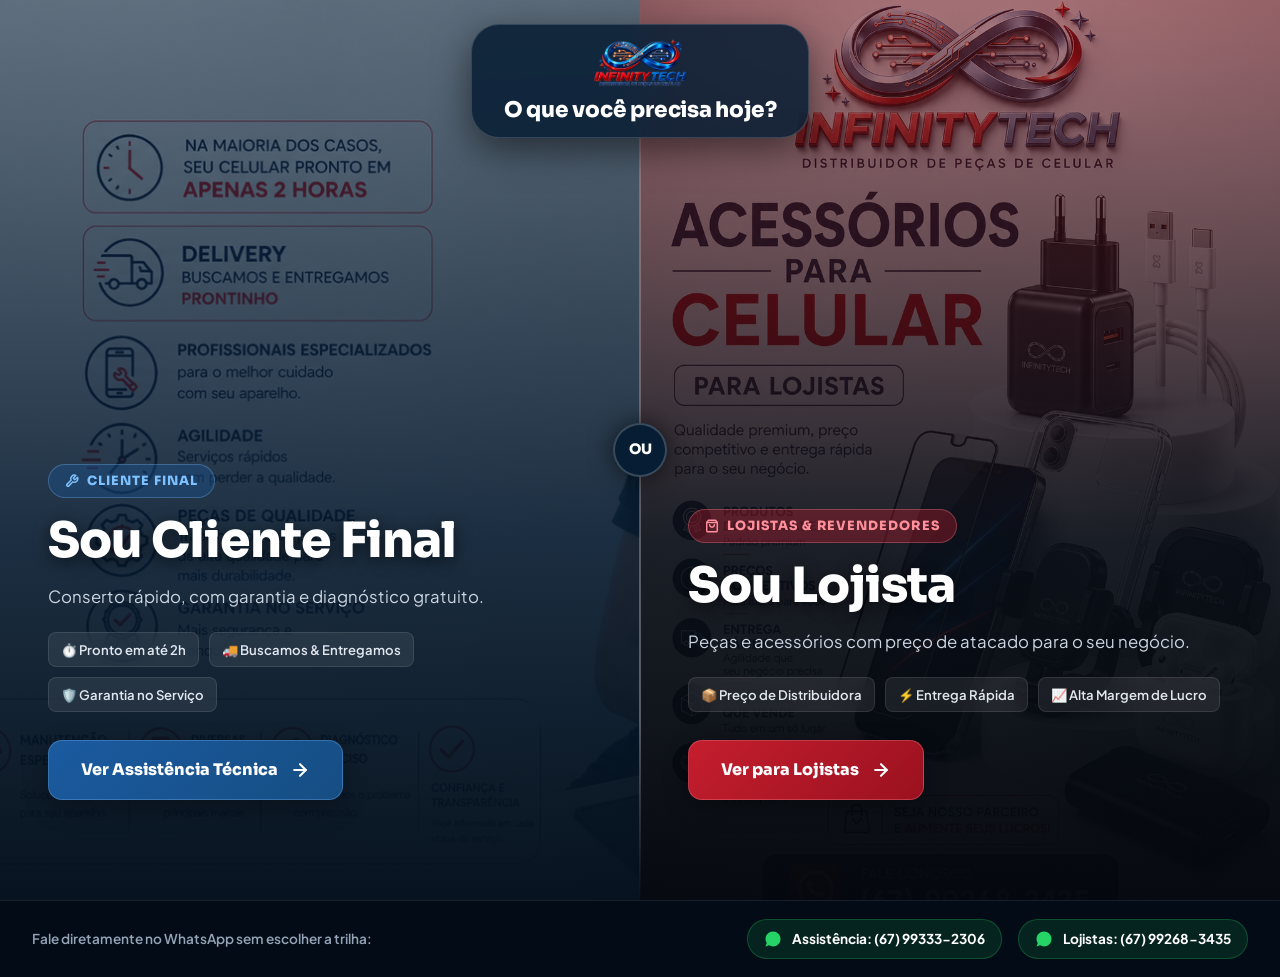
==== index.html @ 8e567f95 "feat: adiciona nova logo.png e atualiza todas as referencias no site" ====
<!DOCTYPE html>
<html lang="pt-BR">
<head>
  <meta charset="UTF-8" />
  <meta name="viewport" content="width=device-width, initial-scale=1.0" />
  <title>InfinityTech | Distribuidor de Peças de Celular & Assistência Técnica</title>
  <meta name="description" content="Assistência técnica especializada para smartphones (Apple, Samsung, Xiaomi, Motorola, Realme) com diagnóstico gratuito, garantia e delivery. Também distribuímos peças e acessórios para lojistas." />
  
  <!-- Open Graph / SEO -->
  <meta property="og:type" content="website" />
  <meta property="og:title" content="InfinityTech | Distribuidor de Peças de Celular & Assistência Técnica" />
  <meta property="og:description" content="Assistência técnica especializada para smartphones (Apple, Samsung, Xiaomi, Motorola, Realme) com diagnóstico gratuito, garantia e delivery. Também distribuímos peças e acessórios para lojistas." />
  <meta property="og:image" content="img/logo.png" />
  
  <!-- Favicon -->
  <link rel="icon" type="image/png" href="img/logo.png" />
  
  <!-- Google Fonts -->
  <link rel="preconnect" href="https://fonts.googleapis.com" />
  <link rel="preconnect" href="https://fonts.gstatic.com" crossorigin />
  <link href="https://fonts.googleapis.com/css2?family=Plus+Jakarta+Sans:wght@400;500;600;700;800&family=Sora:wght@400;600;700;800&display=swap" rel="stylesheet" />
  
  <!-- CSS -->
  <link rel="stylesheet" href="css/main.css" />
  <link rel="stylesheet" href="css/portal.css" />
</head>
<body class="portal-body">

  <!-- Header Central do Portal -->
  <header class="portal-header">
    <div class="portal-brand">
      <img src="img/logo.png" alt="InfinityTech Distribuidor de Peças de Celular" />
      <h1 class="portal-main-title">O que você precisa hoje?</h1>
    </div>
  </header>

  <!-- Container Split Screen -->
  <main class="split-wrapper">
    
    <!-- METADE ESQUERDA: SOU CLIENTE FINAL -->
    <a href="assistencia-tecnica.html" class="split-panel split-b2c" id="panel-b2c" aria-label="Sou Cliente Final — Ver Assistência Técnica">
      <div class="split-bg" style="background-image: url('img/1584E782-EF9F-4393-B773-A3A333E2E89A.PNG');"></div>
      <div class="split-overlay"></div>
      
      <div class="split-content">
        <span class="split-badge">
          <svg width="14" height="14" viewBox="0 0 24 24" fill="none" stroke="currentColor" stroke-width="2.5" stroke-linecap="round" stroke-linejoin="round"><path d="M14.7 6.3a1 1 0 0 0 0 1.4l1.6 1.6a1 1 0 0 0 1.4 0l3.77-3.77a6 6 0 0 1-7.94 7.94l-6.91 6.91a2.12 2.12 0 0 1-3-3l6.91-6.91a6 6 0 0 1 7.94-7.94l-3.76 3.76z"/></svg>
          Cliente Final
        </span>
        
        <h2 class="split-title">Sou Cliente Final</h2>
        
        <p class="split-desc">
          Conserto rápido, com garantia e diagnóstico gratuito.
        </p>
        
        <div class="split-highlights">
          <span class="split-pill">⏱️ Pronto em até 2h</span>
          <span class="split-pill">🚚 Buscamos & Entregamos</span>
          <span class="split-pill">🛡️ Garantia no Serviço</span>
        </div>
        
        <div class="split-cta-btn">
          Ver Assistência Técnica
          <svg width="20" height="20" viewBox="0 0 24 24" fill="none" stroke="currentColor" stroke-width="2.5" stroke-linecap="round" stroke-linejoin="round"><line x1="5" y1="12" x2="19" y2="12"></line><polyline points="12 5 19 12 12 19"></polyline></svg>
        </div>
      </div>
    </a>

    <!-- Divisor Central -->
    <div class="split-divider"></div>
    <div class="split-center-badge">OU</div>

    <!-- METADE DIREITA: SOU LOJISTA -->
    <a href="lojistas.html" class="split-panel split-b2b" id="panel-b2b" aria-label="Sou Lojista — Ver para Lojistas">
      <div class="split-bg" style="background-image: url('img/74039C55-0831-45AA-883F-2694C43E98B1.PNG');"></div>
      <div class="split-overlay"></div>
      
      <div class="split-content">
        <span class="split-badge">
          <svg width="14" height="14" viewBox="0 0 24 24" fill="none" stroke="currentColor" stroke-width="2.5" stroke-linecap="round" stroke-linejoin="round"><path d="M6 2L3 6v14a2 2 0 0 0 2 2h14a2 2 0 0 0 2-2V6l-3-4z"></path><line x1="3" y1="6" x2="21" y2="6"></line><path d="M16 10a4 4 0 0 1-8 0"></path></svg>
          Lojistas & Revendedores
        </span>
        
        <h2 class="split-title">Sou Lojista</h2>
        
        <p class="split-desc">
          Peças e acessórios com preço de atacado para o seu negócio.
        </p>
        
        <div class="split-highlights">
          <span class="split-pill">📦 Preço de Distribuidora</span>
          <span class="split-pill">⚡ Entrega Rápida</span>
          <span class="split-pill">📈 Alta Margem de Lucro</span>
        </div>
        
        <div class="split-cta-btn">
          Ver para Lojistas
          <svg width="20" height="20" viewBox="0 0 24 24" fill="none" stroke="currentColor" stroke-width="2.5" stroke-linecap="round" stroke-linejoin="round"><line x1="5" y1="12" x2="19" y2="12"></line><polyline points="12 5 19 12 12 19"></polyline></svg>
        </div>
      </div>
    </a>

  </main>

  <!-- Barra Inferior com Atalhos Diretos -->
  <footer class="portal-bottom-bar">
    <div class="portal-bottom-title">
      Fale diretamente no WhatsApp sem escolher a trilha:
    </div>
    <div class="portal-bottom-actions">
      <a href="https://wa.me/5567993332306?text=Ol%C3%A1%2C+preciso+de+assist%C3%AAncia+t%C3%A9cnica+para+o+meu+celular." target="_blank" rel="noopener noreferrer" class="portal-wa-link" title="WhatsApp Assistência Técnica">
        <svg viewBox="0 0 24 24" fill="currentColor"><path d="M17.472 14.382c-.301-.15-1.78-.878-2.056-.978-.276-.1-.476-.15-.676.15-.2.3-.776.978-.952 1.178-.176.2-.352.226-.653.075-1.39-.696-2.584-1.89-3.28-3.28-.15-.301-.026-.477.075-.653.1-.176.3-.352.45-.552.15-.2.2-.351.3-.576.1-.226.05-.426-.025-.576-.075-.15-.676-1.63-.927-2.23-.244-.585-.494-.506-.676-.515-.175-.01-.376-.01-.576-.01-.2 0-.526.075-.802.376-.276.3-1.053 1.028-1.053 2.508s1.078 2.908 1.228 3.109c.15.2 2.12 3.238 5.137 4.542.717.31 1.277.497 1.713.636.72.228 1.375.196 1.894.118.578-.088 1.78-.727 2.03-1.43.25-.702.25-1.303.175-1.43-.075-.127-.275-.202-.576-.352zM12.04 2C6.52 2 2.04 6.48 2.04 12c0 1.98.58 3.82 1.58 5.38L2 22l4.78-1.56A9.957 9.957 0 0 0 12.04 22c5.52 0 10-4.48 10-10s-4.48-10-10-10z"/></svg>
        Assistência: (67) 99333-2306
      </a>
      <a href="https://wa.me/5567992683435?text=Ol%C3%A1%2C+sou+lojista+e+gostaria+de+conhecer+o+cat%C3%A1logo+de+pe%C3%A7as+e+acess%C3%B3rios." target="_blank" rel="noopener noreferrer" class="portal-wa-link" title="WhatsApp Atacado e Lojistas">
        <svg viewBox="0 0 24 24" fill="currentColor"><path d="M17.472 14.382c-.301-.15-1.78-.878-2.056-.978-.276-.1-.476-.15-.676.15-.2.3-.776.978-.952 1.178-.176.2-.352.226-.653.075-1.39-.696-2.584-1.89-3.28-3.28-.15-.301-.026-.477.075-.653.1-.176.3-.352.45-.552.15-.2.2-.351.3-.576.1-.226.05-.426-.025-.576-.075-.15-.676-1.63-.927-2.23-.244-.585-.494-.506-.676-.515-.175-.01-.376-.01-.576-.01-.2 0-.526.075-.802.376-.276.3-1.053 1.028-1.053 2.508s1.078 2.908 1.228 3.109c.15.2 2.12 3.238 5.137 4.542.717.31 1.277.497 1.713.636.72.228 1.375.196 1.894.118.578-.088 1.78-.727 2.03-1.43.25-.702.25-1.303.175-1.43-.075-.127-.275-.202-.576-.352zM12.04 2C6.52 2 2.04 6.48 2.04 12c0 1.98.58 3.82 1.58 5.38L2 22l4.78-1.56A9.957 9.957 0 0 0 12.04 22c5.52 0 10-4.48 10-10s-4.48-10-10-10z"/></svg>
        Lojistas: (67) 99268-3435
      </a>
    </div>
  </footer>

  <script src="js/main.js"></script>
  <script src="js/portal.js"></script>
</body>
</html>
---- css/main.css ----
/* ==========================================================================
   INFINITYTECH — DESIGN SYSTEM & BASE STYLES
   Paleta: Azul Petróleo (#0E3A63), Azul Tech (#1B5AA0), Vermelho (#C41E2E)
   ========================================================================== */

@import url('https://fonts.googleapis.com/css2?family=Plus+Jakarta+Sans:wght@300;400;500;600;700;800&family=Sora:wght@400;500;600;700;800&display=swap');

:root {
  /* Cores Principais */
  --primary: #0E3A63;
  --primary-dark: #071D33;
  --primary-light: #164E83;
  --secondary: #1B5AA0;
  --secondary-light: #2A72C2;
  --accent: #C41E2E;
  --accent-hover: #E52E3D;
  --accent-glow: rgba(196, 30, 46, 0.35);

  /* Tons de Fundo e Superfície (Light B2C) */
  --bg-main: #F5F6F8;
  --bg-card: #FFFFFF;
  --bg-card-hover: #FFFFFF;
  --text-main: #111A24;
  --text-muted: #5A697A;
  --text-light: #8E9BAE;
  --border-color: rgba(14, 58, 99, 0.1);
  --border-focus: rgba(27, 90, 160, 0.4);

  /* WhatsApp */
  --whatsapp-green: #25D366;
  --whatsapp-hover: #1EBE5D;
  --whatsapp-dark: #075E54;
  --whatsapp-glow: rgba(37, 211, 102, 0.35);

  /* Tipografia */
  --font-heading: 'Sora', sans-serif;
  --font-body: 'Plus Jakarta Sans', sans-serif;

  /* Sombras & Efeitos */
  --shadow-sm: 0 2px 8px rgba(14, 58, 99, 0.06);
  --shadow-md: 0 8px 24px rgba(14, 58, 99, 0.08);
  --shadow-lg: 0 16px 40px rgba(14, 58, 99, 0.12);
  --shadow-glow: 0 0 30px rgba(14, 58, 99, 0.2);
  --radius-sm: 8px;
  --radius-md: 14px;
  --radius-lg: 20px;
  --radius-xl: 28px;
  --radius-full: 9999px;

  /* Transições */
  --transition-fast: 0.2s cubic-bezier(0.16, 1, 0.3, 1);
  --transition-normal: 0.3s cubic-bezier(0.16, 1, 0.3, 1);
  --transition-smooth: 0.5s cubic-bezier(0.16, 1, 0.3, 1);
}

/* Reset Universal */
*, *::before, *::after {
  box-sizing: border-box;
  margin: 0;
  padding: 0;
}

html {
  scroll-behavior: smooth;
  font-size: 16px;
  -webkit-font-smoothing: antialiased;
  -moz-osx-font-smoothing: grayscale;
}

body {
  font-family: var(--font-body);
  background-color: var(--bg-main);
  color: var(--text-main);
  line-height: 1.6;
  overflow-x: hidden;
  min-height: 100vh;
}

/* Tipografia */
h1, h2, h3, h4, h5, h6 {
  font-family: var(--font-heading);
  font-weight: 700;
  line-height: 1.2;
  color: var(--primary-dark);
  letter-spacing: -0.02em;
}

p {
  color: var(--text-muted);
}

a {
  color: inherit;
  text-decoration: none;
  transition: var(--transition-fast);
}

img {
  max-width: 100%;
  height: auto;
  display: block;
}

/* Container */
.container {
  width: 100%;
  max-width: 1240px;
  margin: 0 auto;
  padding: 0 24px;
}

.container-narrow {
  max-width: 960px;
}

.container-fluid {
  max-width: 1440px;
}

/* Seções */
.section {
  padding: 90px 0;
  position: relative;
}

.section-title-wrap {
  text-align: center;
  max-width: 760px;
  margin: 0 auto 56px auto;
}

.section-tag {
  display: inline-flex;
  align-items: center;
  gap: 8px;
  padding: 6px 14px;
  border-radius: var(--radius-full);
  font-size: 0.82rem;
  font-weight: 700;
  text-transform: uppercase;
  letter-spacing: 0.08em;
  background: rgba(14, 58, 99, 0.08);
  color: var(--primary);
  margin-bottom: 16px;
  border: 1px solid rgba(14, 58, 99, 0.12);
}

.section-tag.tag-accent {
  background: rgba(196, 30, 46, 0.08);
  color: var(--accent);
  border-color: rgba(196, 30, 46, 0.16);
}

.section-title {
  font-size: clamp(2rem, 3.5vw, 2.75rem);
  font-weight: 800;
  margin-bottom: 16px;
}

.section-subtitle {
  font-size: 1.125rem;
  color: var(--text-muted);
}

/* Botões */
.btn {
  display: inline-flex;
  align-items: center;
  justify-content: center;
  gap: 10px;
  padding: 14px 28px;
  border-radius: var(--radius-md);
  font-family: var(--font-heading);
  font-weight: 700;
  font-size: 0.95rem;
  cursor: pointer;
  border: none;
  text-decoration: none;
  transition: var(--transition-fast);
  position: relative;
  overflow: hidden;
  text-align: center;
  white-space: nowrap;
}

.btn-primary {
  background: linear-gradient(135deg, var(--primary) 0%, var(--secondary) 100%);
  color: #FFFFFF;
  box-shadow: 0 6px 20px rgba(14, 58, 99, 0.25);
}

.btn-primary:hover {
  transform: translateY(-2px);
  box-shadow: 0 10px 25px rgba(14, 58, 99, 0.35);
  background: linear-gradient(135deg, var(--primary-light) 0%, var(--secondary-light) 100%);
  color: #FFFFFF;
}

.btn-accent {
  background: linear-gradient(135deg, var(--accent) 0%, #A51422 100%);
  color: #FFFFFF;
  box-shadow: 0 6px 20px var(--accent-glow);
}

.btn-accent:hover {
  transform: translateY(-2px);
  box-shadow: 0 10px 28px rgba(196, 30, 46, 0.5);
  background: linear-gradient(135deg, var(--accent-hover) 0%, var(--accent) 100%);
  color: #FFFFFF;
}

.btn-whatsapp {
  background: linear-gradient(135deg, #25D366 0%, #1EBE5D 100%);
  color: #FFFFFF !important;
  box-shadow: 0 6px 20px var(--whatsapp-glow);
}

.btn-whatsapp:hover {
  transform: translateY(-2px);
  box-shadow: 0 10px 28px rgba(37, 211, 102, 0.5);
  background: linear-gradient(135deg, #28E16D 0%, #1AA852 100%);
}

.btn-outline {
  background: transparent;
  color: var(--primary);
  border: 2px solid rgba(14, 58, 99, 0.2);
}

.btn-outline:hover {
  border-color: var(--primary);
  background: rgba(14, 58, 99, 0.05);
  transform: translateY(-2px);
}

.btn-lg {
  padding: 16px 36px;
  font-size: 1.05rem;
  border-radius: var(--radius-lg);
}

.btn-sm {
  padding: 8px 16px;
  font-size: 0.85rem;
  border-radius: var(--radius-sm);
}

/* Badges e Pílulas */
.badge {
  display: inline-flex;
  align-items: center;
  gap: 6px;
  padding: 4px 10px;
  border-radius: var(--radius-full);
  font-size: 0.75rem;
  font-weight: 700;
  text-transform: uppercase;
}

.badge-red {
  background: rgba(196, 30, 46, 0.1);
  color: var(--accent);
}

.badge-blue {
  background: rgba(14, 58, 99, 0.1);
  color: var(--primary);
}

.badge-green {
  background: rgba(37, 211, 102, 0.15);
  color: #128C7E;
}

/* ==========================================================================
   HEADER / NAVBAR COMPARTILHADA
   ========================================================================== */
.header {
  position: fixed;
  top: 0;
  left: 0;
  width: 100%;
  z-index: 1000;
  background: rgba(255, 255, 255, 0.85);
  backdrop-filter: blur(16px);
  -webkit-backdrop-filter: blur(16px);
  border-bottom: 1px solid rgba(14, 58, 99, 0.08);
  transition: all 0.3s ease;
}

.header.scrolled {
  background: rgba(255, 255, 255, 0.96);
  box-shadow: 0 4px 20px rgba(14, 58, 99, 0.08);
  padding: 4px 0;
}

.header-container {
  display: flex;
  align-items: center;
  justify-content: space-between;
  height: 76px;
  gap: 20px;
}

.logo-link {
  display: flex;
  align-items: center;
  gap: 12px;
  text-decoration: none;
}

.logo-img {
  height: 48px;
  width: auto;
  object-fit: contain;
}

.logo-text-group {
  display: flex;
  flex-direction: column;
}

.logo-title {
  font-family: var(--font-heading);
  font-weight: 800;
  font-size: 1.25rem;
  color: var(--primary);
  line-height: 1;
}

.logo-title span {
  color: var(--accent);
}

.logo-sub {
  font-size: 0.65rem;
  font-weight: 700;
  color: var(--text-muted);
  letter-spacing: 0.05em;
  text-transform: uppercase;
}

.nav-menu {
  display: flex;
  align-items: center;
  gap: 28px;
  list-style: none;
}

.nav-link {
  font-family: var(--font-heading);
  font-size: 0.9rem;
  font-weight: 600;
  color: var(--text-main);
  position: relative;
  padding: 6px 0;
}

.nav-link::after {
  content: '';
  position: absolute;
  bottom: 0;
  left: 0;
  width: 0;
  height: 2px;
  background: var(--accent);
  transition: width var(--transition-fast);
}

.nav-link:hover {
  color: var(--primary);
}

.nav-link:hover::after {
  width: 100%;
}

.header-actions {
  display: flex;
  align-items: center;
  gap: 16px;
}

/* Seletor de Trilha no Header */
.track-selector {
  display: inline-flex;
  align-items: center;
  background: rgba(14, 58, 99, 0.06);
  padding: 4px;
  border-radius: var(--radius-full);
  border: 1px solid rgba(14, 58, 99, 0.12);
  gap: 4px;
}

.track-btn {
  display: inline-flex;
  align-items: center;
  gap: 6px;
  padding: 6px 14px;
  font-size: 0.8rem;
  font-weight: 700;
  font-family: var(--font-heading);
  border-radius: var(--radius-full);
  color: var(--text-muted);
  transition: var(--transition-fast);
  text-decoration: none;
  white-space: nowrap;
}

.track-btn:hover {
  color: var(--primary);
}

.track-btn.active {
  background: var(--primary);
  color: #FFFFFF;
  box-shadow: 0 2px 8px rgba(14, 58, 99, 0.25);
}

.track-btn.active-lojista {
  background: linear-gradient(135deg, var(--accent) 0%, #A51422 100%);
  color: #FFFFFF;
  box-shadow: 0 2px 8px var(--accent-glow);
}

.mobile-toggle {
  display: none;
  background: transparent;
  border: none;
  cursor: pointer;
  padding: 8px;
  color: var(--primary);
}

.mobile-toggle svg {
  width: 28px;
  height: 28px;
}

/* ==========================================================================
   MOBILE MENU DRAWER
   ========================================================================== */
.mobile-nav {
  display: none;
  position: fixed;
  top: 76px;
  left: 0;
  width: 100%;
  background: rgba(255, 255, 255, 0.98);
  backdrop-filter: blur(20px);
  -webkit-backdrop-filter: blur(20px);
  border-bottom: 1px solid rgba(14, 58, 99, 0.1);
  padding: 24px;
  box-shadow: 0 20px 40px rgba(0,0,0,0.1);
  z-index: 999;
  flex-direction: column;
  gap: 16px;
  transition: all 0.3s ease;
  transform: translateY(-100%);
  opacity: 0;
  pointer-events: none;
}

.mobile-nav.open {
  transform: translateY(0);
  opacity: 1;
  pointer-events: auto;
  display: flex;
}

.mobile-nav-links {
  display: flex;
  flex-direction: column;
  gap: 16px;
  list-style: none;
}

.mobile-nav-links a {
  font-family: var(--font-heading);
  font-size: 1.1rem;
  font-weight: 700;
  color: var(--primary-dark);
  padding: 8px 0;
  border-bottom: 1px solid rgba(14, 58, 99, 0.05);
}

/* ==========================================================================
   FAQ ACCORDION COMPONENT
   ========================================================================== */
.faq-grid {
  display: flex;
  flex-direction: column;
  gap: 16px;
  max-width: 840px;
  margin: 0 auto;
}

.faq-item {
  background: var(--bg-card);
  border-radius: var(--radius-md);
  border: 1px solid var(--border-color);
  box-shadow: var(--shadow-sm);
  transition: var(--transition-normal);
  overflow: hidden;
}

.faq-item:hover {
  border-color: rgba(27, 90, 160, 0.3);
  box-shadow: var(--shadow-md);
}

.faq-item.active {
  border-color: var(--secondary);
  box-shadow: var(--shadow-md);
}

.faq-question {
  width: 100%;
  padding: 22px 24px;
  display: flex;
  align-items: center;
  justify-content: space-between;
  gap: 16px;
  background: transparent;
  border: none;
  cursor: pointer;
  text-align: left;
  font-family: var(--font-heading);
  font-size: 1.05rem;
  font-weight: 700;
  color: var(--primary-dark);
  transition: var(--transition-fast);
}

.faq-question:hover {
  color: var(--secondary);
}

.faq-icon {
  width: 24px;
  height: 24px;
  display: flex;
  align-items: center;
  justify-content: center;
  flex-shrink: 0;
  color: var(--secondary);
  transition: transform var(--transition-normal);
}

.faq-item.active .faq-icon {
  transform: rotate(180deg);
  color: var(--accent);
}

.faq-answer {
  max-height: 0;
  overflow: hidden;
  transition: max-height 0.35s cubic-bezier(0.16, 1, 0.3, 1), padding 0.35s ease;
  padding: 0 24px;
  color: var(--text-muted);
  font-size: 0.98rem;
  line-height: 1.65;
}

.faq-item.active .faq-answer {
  max-height: 300px;
  padding: 0 24px 22px 24px;
}

/* ==========================================================================
   FOOTER COMPARTILHADO
   ========================================================================== */
.footer {
  background: linear-gradient(180deg, #071D33 0%, #04101D 100%);
  color: #D3DDE8;
  padding: 80px 0 30px 0;
  position: relative;
  border-top: 1px solid rgba(255, 255, 255, 0.08);
}

.footer::before {
  content: '';
  position: absolute;
  top: 0;
  left: 0;
  width: 100%;
  height: 4px;
  background: linear-gradient(90deg, var(--accent) 0%, var(--secondary) 50%, var(--primary-light) 100%);
}

.footer-grid {
  display: grid;
  grid-template-columns: 1.5fr 1fr 1fr 1.2fr;
  gap: 48px;
  margin-bottom: 60px;
}

.footer-brand {
  display: flex;
  flex-direction: column;
  gap: 16px;
}

.footer-logo {
  height: 52px;
  width: auto;
  object-fit: contain;
  filter: brightness(1.05);
}

.footer-slogan {
  font-family: var(--font-heading);
  font-size: 0.95rem;
  font-weight: 700;
  color: #FFFFFF;
}

.footer-desc {
  color: #9AB0C7;
  font-size: 0.92rem;
  line-height: 1.6;
}

.footer-socials {
  display: flex;
  align-items: center;
  gap: 10px;
  margin-top: 4px;
}

.footer-social-link {
  width: 38px;
  height: 38px;
  border-radius: var(--radius-full);
  background: rgba(255, 255, 255, 0.06);
  border: 1px solid rgba(255, 255, 255, 0.12);
  color: #CBD5E1;
  display: flex;
  align-items: center;
  justify-content: center;
  transition: var(--transition-fast);
}

.footer-social-link:hover {
  background: var(--accent);
  color: #FFFFFF;
  border-color: var(--accent);
  transform: translateY(-3px);
  box-shadow: 0 4px 12px var(--accent-glow);
}

.footer-heading {
  font-family: var(--font-heading);
  font-size: 1.1rem;
  font-weight: 700;
  color: #FFFFFF;
  margin-bottom: 20px;
  position: relative;
  display: inline-block;
}

.footer-heading::after {
  content: '';
  position: absolute;
  bottom: -6px;
  left: 0;
  width: 24px;
  height: 2px;
  background: var(--accent);
}

.footer-links {
  list-style: none;
  display: flex;
  flex-direction: column;
  gap: 12px;
}

.footer-links a {
  color: #9AB0C7;
  font-size: 0.92rem;
  display: inline-flex;
  align-items: center;
  gap: 8px;
  transition: var(--transition-fast);
}

.footer-links a:hover {
  color: #FFFFFF;
  transform: translateX(4px);
}

.footer-contacts {
  display: flex;
  flex-direction: column;
  gap: 16px;
}

.footer-contact-card {
  background: rgba(255, 255, 255, 0.05);
  border: 1px solid rgba(255, 255, 255, 0.08);
  border-radius: var(--radius-md);
  padding: 14px 18px;
  display: flex;
  align-items: center;
  gap: 14px;
  transition: var(--transition-fast);
  text-decoration: none;
}

.footer-contact-card:hover {
  background: rgba(37, 211, 102, 0.12);
  border-color: rgba(37, 211, 102, 0.3);
  transform: translateY(-2px);
}

.footer-contact-icon {
  width: 36px;
  height: 36px;
  border-radius: var(--radius-full);
  background: var(--whatsapp-green);
  color: #FFFFFF;
  display: flex;
  align-items: center;
  justify-content: center;
  flex-shrink: 0;
}

.footer-contact-info {
  display: flex;
  flex-direction: column;
}

.footer-contact-title {
  font-size: 0.75rem;
  text-transform: uppercase;
  letter-spacing: 0.05em;
  color: #9AB0C7;
  font-weight: 700;
}

.footer-contact-phone {
  font-family: var(--font-heading);
  font-size: 1rem;
  font-weight: 700;
  color: #FFFFFF;
}

.footer-bottom {
  border-top: 1px solid rgba(255, 255, 255, 0.08);
  padding-top: 28px;
  display: flex;
  align-items: center;
  justify-content: space-between;
  flex-wrap: wrap;
  gap: 16px;
  font-size: 0.85rem;
  color: #728AA3;
}

/* ==========================================================================
   FLOATING WHATSAPP BUTTON
   ========================================================================== */
.floating-whatsapp {
  position: fixed;
  bottom: 28px;
  right: 28px;
  z-index: 990;
  display: flex;
  align-items: center;
  gap: 10px;
  background: var(--whatsapp-green);
  color: #FFFFFF;
  padding: 12px 20px 12px 14px;
  border-radius: var(--radius-full);
  box-shadow: 0 8px 24px rgba(37, 211, 102, 0.4);
  font-family: var(--font-heading);
  font-weight: 700;
  font-size: 0.9rem;
  text-decoration: none;
  transition: var(--transition-normal);
  animation: pulse-whatsapp 2.5s infinite;
}

.floating-whatsapp:hover {
  transform: scale(1.05) translateY(-3px);
  background: #20BA5A;
  box-shadow: 0 12px 30px rgba(37, 211, 102, 0.6);
  color: #FFFFFF;
}

.floating-whatsapp svg {
  width: 28px;
  height: 28px;
}

@keyframes pulse-whatsapp {
  0% { box-shadow: 0 0 0 0 rgba(37, 211, 102, 0.6); }
  70% { box-shadow: 0 0 0 14px rgba(37, 211, 102, 0); }
  100% { box-shadow: 0 0 0 0 rgba(37, 211, 102, 0); }
}

/* ==========================================================================
   ANIMATIONS & UTILITIES
   ========================================================================== */
.reveal {
  opacity: 0;
  transform: translateY(30px);
  transition: opacity 0.8s cubic-bezier(0.16, 1, 0.3, 1), transform 0.8s cubic-bezier(0.16, 1, 0.3, 1);
}

.reveal.visible {
  opacity: 1;
  transform: translateY(0);
}

.reveal-delay-1 { transition-delay: 0.1s; }
.reveal-delay-2 { transition-delay: 0.2s; }
.reveal-delay-3 { transition-delay: 0.3s; }
.reveal-delay-4 { transition-delay: 0.4s; }

/* Responsividade Global */
@media (max-width: 1024px) {
  .nav-menu {
    display: none;
  }
  .mobile-toggle {
    display: block;
  }
  .footer-grid {
    grid-template-columns: 1fr 1fr;
    gap: 36px;
  }
}

@media (max-width: 768px) {
  .section {
    padding: 60px 0;
  }
  .footer-grid {
    grid-template-columns: 1fr;
    gap: 32px;
  }
  .footer-bottom {
    flex-direction: column;
    text-align: center;
  }
  .track-selector {
    display: none;
  }
  .floating-whatsapp span {
    display: none;
  }
  .floating-whatsapp {
    padding: 14px;
    bottom: 20px;
    right: 20px;
  }
}
---- css/portal.css ----
/* ==========================================================================
   INFINITYTECH — PORTAL SPLIT SCREEN ("/")
   ========================================================================== */

.portal-body {
  margin: 0;
  padding: 0;
  min-height: 100vh;
  background: #040D17;
  overflow-x: hidden;
  display: flex;
  flex-direction: column;
}

/* Header Flutuante do Portal */
.portal-header {
  position: absolute;
  top: 0;
  left: 0;
  width: 100%;
  z-index: 50;
  padding: 24px 32px;
  display: flex;
  align-items: center;
  justify-content: center;
  pointer-events: none;
}

.portal-brand {
  pointer-events: auto;
  display: flex;
  flex-direction: column;
  align-items: center;
  gap: 10px;
  text-align: center;
  background: rgba(7, 29, 51, 0.85);
  backdrop-filter: blur(20px);
  -webkit-backdrop-filter: blur(20px);
  padding: 14px 32px;
  border-radius: var(--radius-xl);
  border: 1px solid rgba(255, 255, 255, 0.15);
  box-shadow: 0 12px 36px rgba(0, 0, 0, 0.5);
}

.portal-brand img {
  height: 48px;
  width: auto;
  object-fit: contain;
}

.portal-main-title {
  font-family: var(--font-heading);
  font-size: clamp(1.1rem, 2vw, 1.35rem);
  font-weight: 800;
  color: #FFFFFF;
  letter-spacing: -0.01em;
}

/* Container Split Screen */
.split-wrapper {
  display: flex;
  flex: 1;
  min-height: 100vh;
  width: 100%;
  position: relative;
  overflow: hidden;
}

/* Metades */
.split-panel {
  position: relative;
  flex: 1;
  display: flex;
  flex-direction: column;
  justify-content: flex-end;
  padding: 120px 48px 100px 48px;
  text-decoration: none;
  overflow: hidden;
  transition: all 0.6s cubic-bezier(0.16, 1, 0.3, 1);
  cursor: pointer;
}

/* Imagem de Fundo & Overlay */
.split-bg {
  position: absolute;
  top: 0;
  left: 0;
  width: 100%;
  height: 100%;
  background-size: cover;
  background-position: center;
  transition: transform 0.8s cubic-bezier(0.16, 1, 0.3, 1), filter 0.6s ease;
  filter: brightness(0.65) saturate(1.1);
}

.split-overlay {
  position: absolute;
  top: 0;
  left: 0;
  width: 100%;
  height: 100%;
  z-index: 1;
  transition: background 0.5s ease;
}

/* Lado Esquerdo: Cliente Final (B2C) */
.split-b2c .split-overlay {
  background: linear-gradient(
    180deg,
    rgba(14, 58, 99, 0.4) 0%,
    rgba(7, 29, 51, 0.85) 60%,
    rgba(4, 16, 29, 0.98) 100%
  );
}

/* Lado Direito: Lojistas (B2B) */
.split-b2b .split-overlay {
  background: linear-gradient(
    180deg,
    rgba(196, 30, 46, 0.3) 0%,
    rgba(10, 15, 24, 0.88) 60%,
    rgba(4, 8, 14, 0.98) 100%
  );
}

/* Hover Effects */
.split-wrapper:hover .split-panel {
  flex: 0.9;
  opacity: 0.75;
}

.split-wrapper .split-panel:hover {
  flex: 1.25;
  opacity: 1;
}

.split-panel:hover .split-bg {
  transform: scale(1.06);
  filter: brightness(0.85) saturate(1.25);
}

.split-b2c:hover .split-overlay {
  background: linear-gradient(
    180deg,
    rgba(27, 90, 160, 0.35) 0%,
    rgba(14, 58, 99, 0.8) 55%,
    rgba(7, 29, 51, 0.96) 100%
  );
}

.split-b2b:hover .split-overlay {
  background: linear-gradient(
    180deg,
    rgba(196, 30, 46, 0.4) 0%,
    rgba(15, 23, 38, 0.82) 55%,
    rgba(5, 10, 18, 0.96) 100%
  );
}

/* Conteúdo interno da metade */
.split-content {
  position: relative;
  z-index: 10;
  max-width: 540px;
  display: flex;
  flex-direction: column;
  gap: 16px;
  transform: translateY(0);
  transition: transform 0.4s ease;
}

.split-panel:hover .split-content {
  transform: translateY(-8px);
}

.split-badge {
  display: inline-flex;
  align-items: center;
  gap: 8px;
  padding: 6px 16px;
  border-radius: var(--radius-full);
  font-family: var(--font-heading);
  font-size: 0.8rem;
  font-weight: 800;
  text-transform: uppercase;
  letter-spacing: 0.08em;
  width: fit-content;
}

.split-b2c .split-badge {
  background: rgba(27, 90, 160, 0.35);
  color: #7EC1FF;
  border: 1px solid rgba(126, 193, 255, 0.3);
}

.split-b2b .split-badge {
  background: rgba(196, 30, 46, 0.35);
  color: #FF8F9B;
  border: 1px solid rgba(255, 143, 155, 0.3);
}

.split-title {
  font-size: clamp(2.2rem, 3.8vw, 3.2rem);
  font-weight: 800;
  color: #FFFFFF;
  line-height: 1.1;
  text-shadow: 0 4px 16px rgba(0, 0, 0, 0.6);
}

.split-desc {
  font-size: 1.05rem;
  color: #CBD5E1;
  line-height: 1.6;
}

.split-highlights {
  display: flex;
  flex-wrap: wrap;
  gap: 10px;
  margin: 6px 0 12px 0;
}

.split-pill {
  display: inline-flex;
  align-items: center;
  gap: 6px;
  padding: 6px 12px;
  border-radius: var(--radius-sm);
  background: rgba(255, 255, 255, 0.08);
  backdrop-filter: blur(10px);
  font-size: 0.82rem;
  color: #E2E8F0;
  font-weight: 600;
  border: 1px solid rgba(255, 255, 255, 0.1);
}

.split-cta-btn {
  display: inline-flex;
  align-items: center;
  gap: 12px;
  padding: 16px 32px;
  border-radius: var(--radius-md);
  font-family: var(--font-heading);
  font-weight: 800;
  font-size: 1rem;
  width: fit-content;
  color: #FFFFFF;
  text-decoration: none;
  box-shadow: 0 8px 24px rgba(0, 0, 0, 0.3);
  transition: var(--transition-fast);
}

.split-b2c .split-cta-btn {
  background: linear-gradient(135deg, var(--secondary) 0%, var(--primary-light) 100%);
  border: 1px solid rgba(126, 193, 255, 0.3);
}

.split-b2b .split-cta-btn {
  background: linear-gradient(135deg, var(--accent) 0%, #9B111F 100%);
  border: 1px solid rgba(255, 143, 155, 0.3);
}

.split-cta-btn:hover {
  transform: translateX(4px);
}

/* Divisor Central Glow */
.split-divider {
  position: absolute;
  top: 0;
  left: 50%;
  transform: translateX(-50%);
  width: 2px;
  height: 100%;
  background: linear-gradient(180deg, transparent 0%, rgba(255, 255, 255, 0.2) 20%, rgba(255, 255, 255, 0.3) 80%, transparent 100%);
  z-index: 20;
  pointer-events: none;
}

.split-center-badge {
  position: absolute;
  top: 50%;
  left: 50%;
  transform: translate(-50%, -50%);
  z-index: 30;
  background: #071D33;
  border: 2px solid rgba(255, 255, 255, 0.2);
  width: 54px;
  height: 54px;
  border-radius: 50%;
  display: flex;
  align-items: center;
  justify-content: center;
  color: #FFFFFF;
  font-family: var(--font-heading);
  font-weight: 800;
  font-size: 0.9rem;
  box-shadow: 0 0 25px rgba(0,0,0,0.6);
  pointer-events: none;
}

/* Barra Inferior com Atalhos de WhatsApp */
.portal-bottom-bar {
  background: rgba(4, 13, 23, 0.95);
  backdrop-filter: blur(16px);
  -webkit-backdrop-filter: blur(16px);
  border-top: 1px solid rgba(255, 255, 255, 0.08);
  padding: 18px 32px;
  display: flex;
  align-items: center;
  justify-content: space-between;
  gap: 20px;
  z-index: 40;
}

.portal-bottom-title {
  color: #94A3B8;
  font-size: 0.85rem;
  font-weight: 600;
}

.portal-bottom-actions {
  display: flex;
  align-items: center;
  gap: 16px;
  flex-wrap: wrap;
}

.portal-wa-link {
  display: inline-flex;
  align-items: center;
  gap: 10px;
  padding: 8px 16px;
  border-radius: var(--radius-full);
  background: rgba(37, 211, 102, 0.12);
  border: 1px solid rgba(37, 211, 102, 0.25);
  color: #FFFFFF;
  font-size: 0.85rem;
  font-weight: 700;
  text-decoration: none;
  transition: var(--transition-fast);
}

.portal-wa-link:hover {
  background: var(--whatsapp-green);
  color: #FFFFFF;
  transform: translateY(-2px);
  box-shadow: 0 6px 16px var(--whatsapp-glow);
}

.portal-wa-link svg {
  width: 18px;
  height: 18px;
  color: var(--whatsapp-green);
}

.portal-wa-link:hover svg {
  color: #FFFFFF;
}

/* Responsividade Portal */
@media (max-width: 900px) {
  .split-wrapper {
    flex-direction: column;
    min-height: auto;
  }
  .split-divider, .split-center-badge {
    display: none;
  }
  .split-panel {
    min-height: 55vh;
    padding: 100px 24px 48px 24px;
  }
  .split-wrapper:hover .split-panel,
  .split-wrapper .split-panel:hover {
    flex: 1;
    opacity: 1;
  }
  .portal-bottom-bar {
    flex-direction: column;
    text-align: center;
    padding: 16px 20px;
  }
  .portal-bottom-actions {
    justify-content: center;
    width: 100%;
  }
}
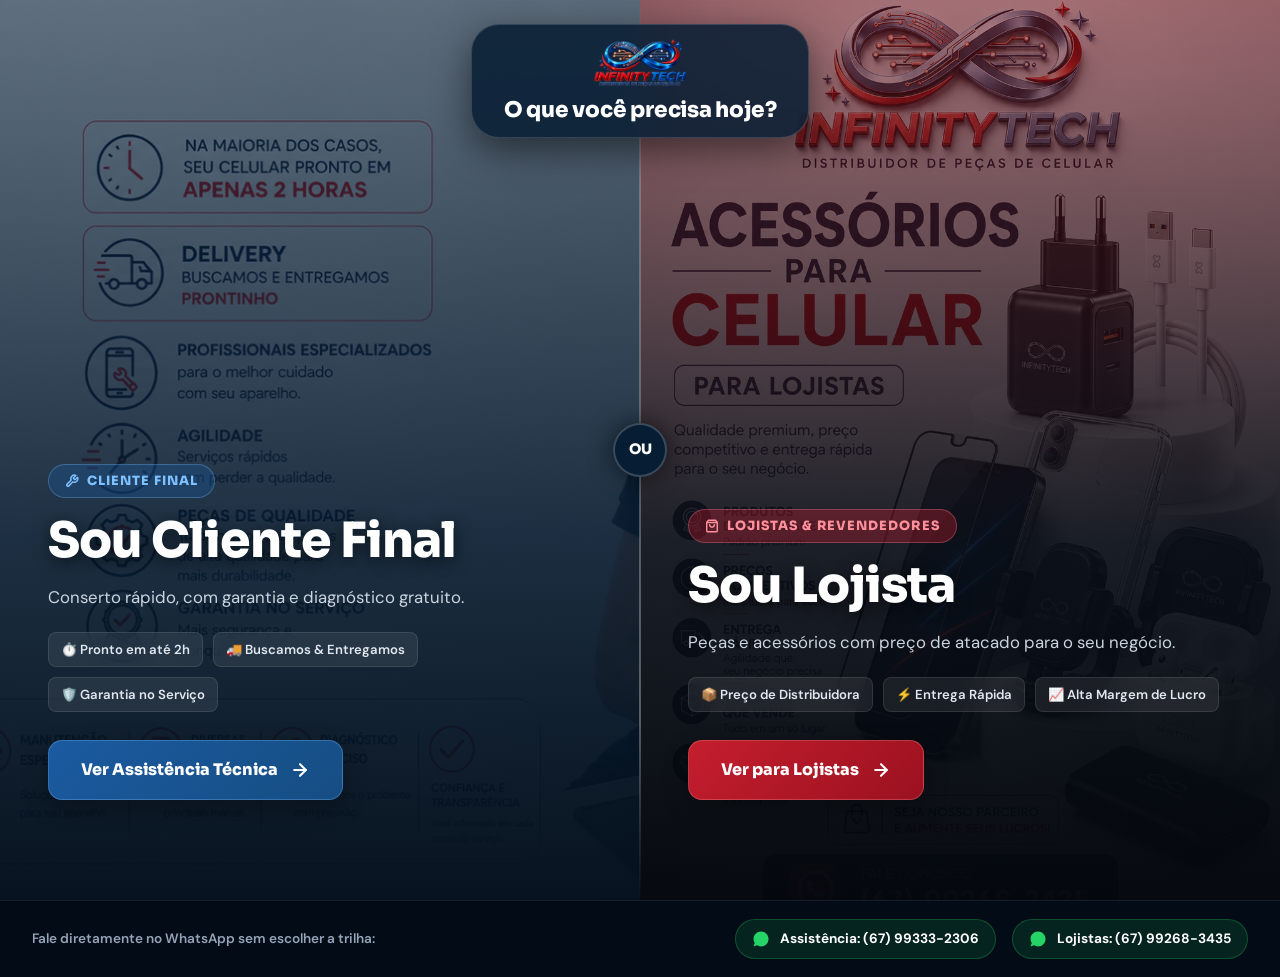
==== commit fc85fef6: "style(impeccable): polish design system, eliminar anti-patterns e otimizar performance" ====
--- a/index.html
+++ b/index.html
@@ -18,7 +18,7 @@
   <!-- Google Fonts -->
   <link rel="preconnect" href="https://fonts.googleapis.com" />
   <link rel="preconnect" href="https://fonts.gstatic.com" crossorigin />
-  <link href="https://fonts.googleapis.com/css2?family=Plus+Jakarta+Sans:wght@400;500;600;700;800&family=Sora:wght@400;600;700;800&display=swap" rel="stylesheet" />
+  <link href="https://fonts.googleapis.com/css2?family=DM+Sans:ital,opsz,wght@0,9..40,100..1000;1,9..40,100..1000&family=Sora:wght@400;500;600;700;800&display=swap" rel="stylesheet" />
   
   <!-- CSS -->
   <link rel="stylesheet" href="css/main.css" />
--- a/css/main.css
+++ b/css/main.css
@@ -3,7 +3,7 @@
    Paleta: Azul Petróleo (#0E3A63), Azul Tech (#1B5AA0), Vermelho (#C41E2E)
    ========================================================================== */
 
-@import url('https://fonts.googleapis.com/css2?family=Plus+Jakarta+Sans:wght@300;400;500;600;700;800&family=Sora:wght@400;500;600;700;800&display=swap');
+@import url('https://fonts.googleapis.com/css2?family=DM+Sans:ital,opsz,wght@0,9..40,100..1000;1,9..40,100..1000&family=Sora:wght@400;500;600;700;800&display=swap');
 
 :root {
   /* Cores Principais */
@@ -34,7 +34,7 @@
 
   /* Tipografia */
   --font-heading: 'Sora', sans-serif;
-  --font-body: 'Plus Jakarta Sans', sans-serif;
+  --font-body: 'DM Sans', sans-serif;
 
   /* Sombras & Efeitos */
   --shadow-sm: 0 2px 8px rgba(14, 58, 99, 0.06);
@@ -361,10 +361,12 @@
   position: absolute;
   bottom: 0;
   left: 0;
-  width: 0;
+  width: 100%;
   height: 2px;
   background: var(--accent);
-  transition: width var(--transition-fast);
+  transform: scaleX(0);
+  transform-origin: right;
+  transition: transform var(--transition-fast);
 }
 
 .nav-link:hover {
@@ -372,7 +374,8 @@
 }
 
 .nav-link:hover::after {
-  width: 100%;
+  transform: scaleX(1);
+  transform-origin: left;
 }
 
 .header-actions {
@@ -552,19 +555,39 @@
   color: var(--accent);
 }
 
+.faq-item {
+  background: var(--bg-card);
+  border: 1px solid var(--border-color);
+  border-radius: var(--radius-lg);
+  overflow: hidden;
+  box-shadow: var(--shadow-sm);
+  display: grid;
+  grid-template-rows: auto 0fr;
+  transition: grid-template-rows 0.35s cubic-bezier(0.16, 1, 0.3, 1), border-color 0.2s ease, box-shadow 0.2s ease;
+}
+
+.faq-item.active {
+  grid-template-rows: auto 1fr;
+  border-color: rgba(27, 90, 160, 0.3);
+  box-shadow: var(--shadow-md);
+}
+
 .faq-answer {
-  max-height: 0;
   overflow: hidden;
-  transition: max-height 0.35s cubic-bezier(0.16, 1, 0.3, 1), padding 0.35s ease;
-  padding: 0 24px;
+  min-height: 0;
   color: var(--text-muted);
   font-size: 0.98rem;
   line-height: 1.65;
+  transition: opacity 0.25s ease;
+  opacity: 0;
+}
+
+.faq-answer-inner {
+  padding: 0 24px 22px 24px;
 }
 
 .faq-item.active .faq-answer {
-  max-height: 300px;
-  padding: 0 24px 22px 24px;
+  opacity: 1;
 }
 
 /* ==========================================================================
@@ -575,17 +598,7 @@
   color: #D3DDE8;
   padding: 80px 0 30px 0;
   position: relative;
-  border-top: 1px solid rgba(255, 255, 255, 0.08);
-}
-
-.footer::before {
-  content: '';
-  position: absolute;
-  top: 0;
-  left: 0;
-  width: 100%;
-  height: 4px;
-  background: linear-gradient(90deg, var(--accent) 0%, var(--secondary) 50%, var(--primary-light) 100%);
+  border-top: 1px solid rgba(255, 255, 255, 0.12);
 }
 
 .footer-grid {
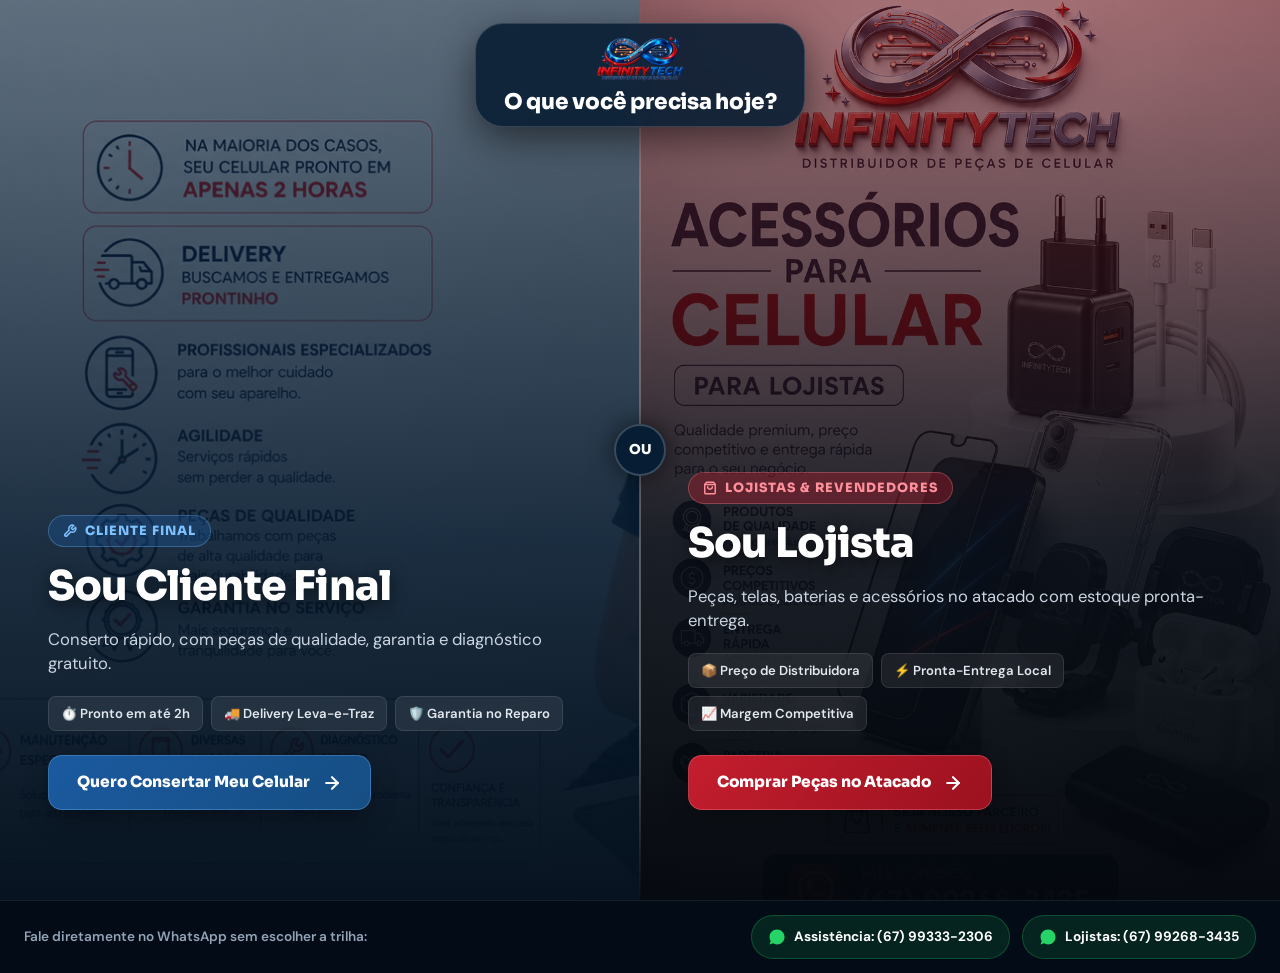
==== commit ff377ded: "feat(ui/ux): refinamento com Impeccable (adapt, audit, clarify, polish)" ====
--- a/index.html
+++ b/index.html
@@ -2,14 +2,14 @@
 <html lang="pt-BR">
 <head>
   <meta charset="UTF-8" />
-  <meta name="viewport" content="width=device-width, initial-scale=1.0" />
-  <title>InfinityTech | Distribuidor de Peças de Celular & Assistência Técnica</title>
-  <meta name="description" content="Assistência técnica especializada para smartphones (Apple, Samsung, Xiaomi, Motorola, Realme) com diagnóstico gratuito, garantia e delivery. Também distribuímos peças e acessórios para lojistas." />
+  <meta name="viewport" content="width=device-width, initial-scale=1.0, viewport-fit=cover" />
+  <title>InfinityTech | Assistência Técnica de Celular & Distribuidora de Peças em Campo Grande</title>
+  <meta name="description" content="Portal oficial da InfinityTech em Campo Grande - MS. Escolha o atendimento para conserto rápido de celular (pronto em até 2h) ou acesse o catálogo de distribuição de peças no atacado para lojistas." />
   
   <!-- Open Graph / SEO -->
   <meta property="og:type" content="website" />
-  <meta property="og:title" content="InfinityTech | Distribuidor de Peças de Celular & Assistência Técnica" />
-  <meta property="og:description" content="Assistência técnica especializada para smartphones (Apple, Samsung, Xiaomi, Motorola, Realme) com diagnóstico gratuito, garantia e delivery. Também distribuímos peças e acessórios para lojistas." />
+  <meta property="og:title" content="InfinityTech | Assistência Técnica & Distribuidora de Peças de Celular" />
+  <meta property="og:description" content="Conserto especializado de celular em até 2h ou distribuição de peças e acessórios no atacado em Campo Grande - MS." />
   <meta property="og:image" content="img/logo.png" />
   
   <!-- Favicon -->
@@ -29,7 +29,7 @@
   <!-- Header Central do Portal -->
   <header class="portal-header">
     <div class="portal-brand">
-      <img src="img/logo.png" alt="InfinityTech Distribuidor de Peças de Celular" />
+      <img src="img/logo.png" alt="InfinityTech Distribuidor de Peças de Celular & Assistência Técnica" />
       <h1 class="portal-main-title">O que você precisa hoje?</h1>
     </div>
   </header>
@@ -51,17 +51,17 @@
         <h2 class="split-title">Sou Cliente Final</h2>
         
         <p class="split-desc">
-          Conserto rápido, com garantia e diagnóstico gratuito.
+          Conserto rápido, com peças de qualidade, garantia e diagnóstico gratuito.
         </p>
         
         <div class="split-highlights">
           <span class="split-pill">⏱️ Pronto em até 2h</span>
-          <span class="split-pill">🚚 Buscamos & Entregamos</span>
-          <span class="split-pill">🛡️ Garantia no Serviço</span>
+          <span class="split-pill">🚚 Delivery Leva-e-Traz</span>
+          <span class="split-pill">🛡️ Garantia no Reparo</span>
         </div>
         
         <div class="split-cta-btn">
-          Ver Assistência Técnica
+          Quero Consertar Meu Celular
           <svg width="20" height="20" viewBox="0 0 24 24" fill="none" stroke="currentColor" stroke-width="2.5" stroke-linecap="round" stroke-linejoin="round"><line x1="5" y1="12" x2="19" y2="12"></line><polyline points="12 5 19 12 12 19"></polyline></svg>
         </div>
       </div>
@@ -72,7 +72,7 @@
     <div class="split-center-badge">OU</div>
 
     <!-- METADE DIREITA: SOU LOJISTA -->
-    <a href="lojistas.html" class="split-panel split-b2b" id="panel-b2b" aria-label="Sou Lojista — Ver para Lojistas">
+    <a href="lojistas.html" class="split-panel split-b2b" id="panel-b2b" aria-label="Sou Lojista — Ver Catálogo de Atacado">
       <div class="split-bg" style="background-image: url('img/74039C55-0831-45AA-883F-2694C43E98B1.PNG');"></div>
       <div class="split-overlay"></div>
       
@@ -85,17 +85,17 @@
         <h2 class="split-title">Sou Lojista</h2>
         
         <p class="split-desc">
-          Peças e acessórios com preço de atacado para o seu negócio.
+          Peças, telas, baterias e acessórios no atacado com estoque pronta-entrega.
         </p>
         
         <div class="split-highlights">
           <span class="split-pill">📦 Preço de Distribuidora</span>
-          <span class="split-pill">⚡ Entrega Rápida</span>
-          <span class="split-pill">📈 Alta Margem de Lucro</span>
+          <span class="split-pill">⚡ Pronta-Entrega Local</span>
+          <span class="split-pill">📈 Margem Competitiva</span>
         </div>
         
         <div class="split-cta-btn">
-          Ver para Lojistas
+          Comprar Peças no Atacado
           <svg width="20" height="20" viewBox="0 0 24 24" fill="none" stroke="currentColor" stroke-width="2.5" stroke-linecap="round" stroke-linejoin="round"><line x1="5" y1="12" x2="19" y2="12"></line><polyline points="12 5 19 12 12 19"></polyline></svg>
         </div>
       </div>
--- a/css/main.css
+++ b/css/main.css
@@ -60,6 +60,31 @@
   padding: 0;
 }
 
+/* Custom Scrollbar */
+::-webkit-scrollbar {
+  width: 8px;
+  height: 8px;
+}
+
+::-webkit-scrollbar-track {
+  background: #040D17;
+}
+
+::-webkit-scrollbar-thumb {
+  background: rgba(27, 90, 160, 0.4);
+  border-radius: var(--radius-full);
+}
+
+::-webkit-scrollbar-thumb:hover {
+  background: rgba(27, 90, 160, 0.7);
+}
+
+/* Seleção de Texto Personalizada */
+::selection {
+  background: rgba(27, 90, 160, 0.35);
+  color: #FFFFFF;
+}
+
 html {
   scroll-behavior: smooth;
   font-size: 16px;
@@ -74,6 +99,7 @@
   line-height: 1.6;
   overflow-x: hidden;
   min-height: 100vh;
+  caret-color: var(--secondary);
 }
 
 /* Tipografia */
@@ -776,8 +802,8 @@
    ========================================================================== */
 .floating-whatsapp {
   position: fixed;
-  bottom: 28px;
-  right: 28px;
+  bottom: max(24px, env(safe-area-inset-bottom));
+  right: max(24px, env(safe-area-inset-right));
   z-index: 990;
   display: flex;
   align-items: center;
@@ -866,7 +892,27 @@
   }
   .floating-whatsapp {
     padding: 14px;
-    bottom: 20px;
-    right: 20px;
-  }
-}
+    bottom: max(20px, env(safe-area-inset-bottom));
+    right: max(20px, env(safe-area-inset-right));
+  }
+}
+
+/* ==========================================================================
+   ACESSIBILIDADE: PREFERS-REDUCED-MOTION
+   ========================================================================== */
+@media (prefers-reduced-motion: reduce) {
+  *, *::before, *::after {
+    animation-duration: 0.01ms !important;
+    animation-iteration-count: 1 !important;
+    transition-duration: 0.01ms !important;
+    scroll-behavior: auto !important;
+  }
+  .floating-whatsapp {
+    animation: none !important;
+  }
+  .reveal {
+    opacity: 1 !important;
+    transform: none !important;
+    transition: none !important;
+  }
+}
--- a/css/portal.css
+++ b/css/portal.css
@@ -6,10 +6,14 @@
   margin: 0;
   padding: 0;
   min-height: 100vh;
+  min-height: 100dvh;
   background: #040D17;
   overflow-x: hidden;
   display: flex;
   flex-direction: column;
+  padding-top: env(safe-area-inset-top);
+  padding-left: env(safe-area-inset-left);
+  padding-right: env(safe-area-inset-right);
 }
 
 /* Header Flutuante do Portal */
@@ -19,7 +23,7 @@
   left: 0;
   width: 100%;
   z-index: 50;
-  padding: 24px 32px;
+  padding: clamp(14px, 2.5vh, 24px) 20px;
   display: flex;
   align-items: center;
   justify-content: center;
@@ -31,29 +35,31 @@
   display: flex;
   flex-direction: column;
   align-items: center;
-  gap: 10px;
+  gap: 8px;
   text-align: center;
-  background: rgba(7, 29, 51, 0.85);
+  background: rgba(7, 29, 51, 0.88);
   backdrop-filter: blur(20px);
   -webkit-backdrop-filter: blur(20px);
-  padding: 14px 32px;
+  padding: 12px 28px;
   border-radius: var(--radius-xl);
   border: 1px solid rgba(255, 255, 255, 0.15);
   box-shadow: 0 12px 36px rgba(0, 0, 0, 0.5);
+  max-width: 92vw;
 }
 
 .portal-brand img {
-  height: 48px;
+  height: clamp(36px, 5vh, 48px);
   width: auto;
   object-fit: contain;
 }
 
 .portal-main-title {
   font-family: var(--font-heading);
-  font-size: clamp(1.1rem, 2vw, 1.35rem);
+  font-size: clamp(0.95rem, 2vw, 1.35rem);
   font-weight: 800;
   color: #FFFFFF;
   letter-spacing: -0.01em;
+  line-height: 1.2;
 }
 
 /* Container Split Screen */
@@ -61,6 +67,7 @@
   display: flex;
   flex: 1;
   min-height: 100vh;
+  min-height: 100dvh;
   width: 100%;
   position: relative;
   overflow: hidden;
@@ -73,11 +80,23 @@
   display: flex;
   flex-direction: column;
   justify-content: flex-end;
-  padding: 120px 48px 100px 48px;
+  padding: clamp(100px, 14vh, 140px) clamp(20px, 4vw, 48px) clamp(80px, 10vh, 100px) clamp(20px, 4vw, 48px);
   text-decoration: none;
   overflow: hidden;
   transition: all 0.6s cubic-bezier(0.16, 1, 0.3, 1);
   cursor: pointer;
+  outline: none;
+}
+
+/* Acessibilidade: anel de foco no teclado */
+.split-panel:focus-visible {
+  outline: 3px solid #7EC1FF;
+  outline-offset: -4px;
+  z-index: 35;
+}
+
+.split-b2b:focus-visible {
+  outline-color: #FF8F9B;
 }
 
 /* Imagem de Fundo & Overlay */
@@ -123,38 +142,58 @@
   );
 }
 
-/* Hover Effects */
-.split-wrapper:hover .split-panel {
-  flex: 0.9;
-  opacity: 0.75;
-}
-
-.split-wrapper .split-panel:hover {
-  flex: 1.25;
-  opacity: 1;
-}
-
-.split-panel:hover .split-bg {
-  transform: scale(1.06);
-  filter: brightness(0.85) saturate(1.25);
-}
-
-.split-b2c:hover .split-overlay {
-  background: linear-gradient(
-    180deg,
-    rgba(27, 90, 160, 0.35) 0%,
-    rgba(14, 58, 99, 0.8) 55%,
-    rgba(7, 29, 51, 0.96) 100%
-  );
-}
-
-.split-b2b:hover .split-overlay {
-  background: linear-gradient(
-    180deg,
-    rgba(196, 30, 46, 0.4) 0%,
-    rgba(15, 23, 38, 0.82) 55%,
-    rgba(5, 10, 18, 0.96) 100%
-  );
+/* Interações em Dispositivos com Mouse / Hover */
+@media (hover: hover) {
+  .split-wrapper:hover .split-panel {
+    flex: 0.9;
+    opacity: 0.75;
+  }
+
+  .split-wrapper .split-panel:hover {
+    flex: 1.25;
+    opacity: 1;
+  }
+
+  .split-panel:hover .split-bg {
+    transform: scale(1.06);
+    filter: brightness(0.85) saturate(1.25);
+  }
+
+  .split-b2c:hover .split-overlay {
+    background: linear-gradient(
+      180deg,
+      rgba(27, 90, 160, 0.35) 0%,
+      rgba(14, 58, 99, 0.8) 55%,
+      rgba(7, 29, 51, 0.96) 100%
+    );
+  }
+
+  .split-b2b:hover .split-overlay {
+    background: linear-gradient(
+      180deg,
+      rgba(196, 30, 46, 0.4) 0%,
+      rgba(15, 23, 38, 0.82) 55%,
+      rgba(5, 10, 18, 0.96) 100%
+    );
+  }
+
+  .split-panel:hover .split-content {
+    transform: translateY(-8px);
+  }
+
+  .split-cta-btn:hover {
+    transform: translateX(4px);
+  }
+}
+
+/* Feedback Tátil para Touchscreen (Celular/Tablet) */
+@media (hover: none) {
+  .split-panel:active {
+    opacity: 0.92;
+  }
+  .split-panel:active .split-bg {
+    transform: scale(1.03);
+  }
 }
 
 /* Conteúdo interno da metade */
@@ -164,23 +203,19 @@
   max-width: 540px;
   display: flex;
   flex-direction: column;
-  gap: 16px;
+  gap: clamp(10px, 2vh, 16px);
   transform: translateY(0);
   transition: transform 0.4s ease;
 }
 
-.split-panel:hover .split-content {
-  transform: translateY(-8px);
-}
-
 .split-badge {
   display: inline-flex;
   align-items: center;
   gap: 8px;
-  padding: 6px 16px;
+  padding: 5px 14px;
   border-radius: var(--radius-full);
   font-family: var(--font-heading);
-  font-size: 0.8rem;
+  font-size: clamp(0.72rem, 1.2vw, 0.8rem);
   font-weight: 800;
   text-transform: uppercase;
   letter-spacing: 0.08em;
@@ -200,24 +235,24 @@
 }
 
 .split-title {
-  font-size: clamp(2.2rem, 3.8vw, 3.2rem);
+  font-size: clamp(1.65rem, 3.2vw, 3.2rem);
   font-weight: 800;
   color: #FFFFFF;
-  line-height: 1.1;
+  line-height: 1.15;
   text-shadow: 0 4px 16px rgba(0, 0, 0, 0.6);
 }
 
 .split-desc {
-  font-size: 1.05rem;
+  font-size: clamp(0.9rem, 1.3vw, 1.05rem);
   color: #CBD5E1;
-  line-height: 1.6;
+  line-height: 1.5;
 }
 
 .split-highlights {
   display: flex;
   flex-wrap: wrap;
-  gap: 10px;
-  margin: 6px 0 12px 0;
+  gap: 8px;
+  margin: 4px 0 8px 0;
 }
 
 .split-pill {
@@ -228,7 +263,8 @@
   border-radius: var(--radius-sm);
   background: rgba(255, 255, 255, 0.08);
   backdrop-filter: blur(10px);
-  font-size: 0.82rem;
+  -webkit-backdrop-filter: blur(10px);
+  font-size: clamp(0.75rem, 1.1vw, 0.82rem);
   color: #E2E8F0;
   font-weight: 600;
   border: 1px solid rgba(255, 255, 255, 0.1);
@@ -237,12 +273,14 @@
 .split-cta-btn {
   display: inline-flex;
   align-items: center;
+  justify-content: center;
   gap: 12px;
-  padding: 16px 32px;
+  min-height: 48px;
+  padding: 14px 28px;
   border-radius: var(--radius-md);
   font-family: var(--font-heading);
   font-weight: 800;
-  font-size: 1rem;
+  font-size: clamp(0.9rem, 1.2vw, 1rem);
   width: fit-content;
   color: #FFFFFF;
   text-decoration: none;
@@ -260,11 +298,7 @@
   border: 1px solid rgba(255, 143, 155, 0.3);
 }
 
-.split-cta-btn:hover {
-  transform: translateX(4px);
-}
-
-/* Divisor Central Glow */
+/* Divisor Central Glow (Desktop) */
 .split-divider {
   position: absolute;
   top: 0;
@@ -285,8 +319,8 @@
   z-index: 30;
   background: #071D33;
   border: 2px solid rgba(255, 255, 255, 0.2);
-  width: 54px;
-  height: 54px;
+  width: 52px;
+  height: 52px;
   border-radius: 50%;
   display: flex;
   align-items: center;
@@ -294,7 +328,7 @@
   color: #FFFFFF;
   font-family: var(--font-heading);
   font-weight: 800;
-  font-size: 0.9rem;
+  font-size: 0.85rem;
   box-shadow: 0 0 25px rgba(0,0,0,0.6);
   pointer-events: none;
 }
@@ -305,11 +339,12 @@
   backdrop-filter: blur(16px);
   -webkit-backdrop-filter: blur(16px);
   border-top: 1px solid rgba(255, 255, 255, 0.08);
-  padding: 18px 32px;
+  padding: 14px 24px;
+  padding-bottom: max(14px, env(safe-area-inset-bottom));
   display: flex;
   align-items: center;
   justify-content: space-between;
-  gap: 20px;
+  gap: 16px;
   z-index: 40;
 }
 
@@ -322,14 +357,15 @@
 .portal-bottom-actions {
   display: flex;
   align-items: center;
-  gap: 16px;
+  gap: 12px;
   flex-wrap: wrap;
 }
 
 .portal-wa-link {
   display: inline-flex;
   align-items: center;
-  gap: 10px;
+  gap: 8px;
+  min-height: 44px;
   padding: 8px 16px;
   border-radius: var(--radius-full);
   background: rgba(37, 211, 102, 0.12);
@@ -348,6 +384,11 @@
   box-shadow: 0 6px 16px var(--whatsapp-glow);
 }
 
+.portal-wa-link:focus-visible {
+  outline: 2px solid #25D366;
+  outline-offset: 2px;
+}
+
 .portal-wa-link svg {
   width: 18px;
   height: 18px;
@@ -358,31 +399,107 @@
   color: #FFFFFF;
 }
 
-/* Responsividade Portal */
+/* ==========================================================================
+   RESPONSIVIDADE & ADAPTAÇÃO MOBILE / TABLET
+   ========================================================================== */
+
+/* Telas Médias e Tablets (max-width: 1024px) */
+@media (max-width: 1024px) {
+  .split-panel {
+    padding: clamp(90px, 12vh, 120px) 28px clamp(70px, 8vh, 85px) 28px;
+  }
+}
+
+/* Telas Mobile e Tablets Verticais (max-width: 900px) */
 @media (max-width: 900px) {
+  .portal-header {
+    position: relative;
+    padding: 16px 16px 8px 16px;
+    background: #040D17;
+  }
+
+  .portal-brand {
+    padding: 10px 20px;
+    width: 100%;
+    max-width: 480px;
+  }
+
   .split-wrapper {
     flex-direction: column;
     min-height: auto;
-  }
-  .split-divider, .split-center-badge {
-    display: none;
-  }
+    flex: initial;
+  }
+
+  .split-divider {
+    position: relative;
+    top: auto;
+    left: auto;
+    transform: none;
+    width: 100%;
+    height: 1px;
+    background: linear-gradient(90deg, transparent 0%, rgba(255, 255, 255, 0.25) 50%, transparent 100%);
+  }
+
+  .split-center-badge {
+    position: relative;
+    top: auto;
+    left: auto;
+    transform: none;
+    margin: -20px auto;
+    width: 40px;
+    height: 40px;
+    font-size: 0.75rem;
+    z-index: 30;
+    box-shadow: 0 4px 16px rgba(0, 0, 0, 0.8);
+  }
+
   .split-panel {
-    min-height: 55vh;
-    padding: 100px 24px 48px 24px;
-  }
-  .split-wrapper:hover .split-panel,
-  .split-wrapper .split-panel:hover {
-    flex: 1;
-    opacity: 1;
-  }
+    min-height: 44vh;
+    padding: 36px 20px 36px 20px;
+    justify-content: center;
+  }
+
+  .split-content {
+    max-width: 100%;
+  }
+
+  .split-cta-btn {
+    width: 100%;
+    text-align: center;
+  }
+
   .portal-bottom-bar {
     flex-direction: column;
     text-align: center;
-    padding: 16px 20px;
-  }
+    padding: 16px 16px;
+    gap: 12px;
+  }
+
   .portal-bottom-actions {
     justify-content: center;
     width: 100%;
-  }
-}
+    flex-direction: column;
+  }
+
+  .portal-wa-link {
+    width: 100%;
+    justify-content: center;
+  }
+}
+
+/* Telas Pequenas (max-width: 480px) */
+@media (max-width: 480px) {
+  .split-panel {
+    min-height: 40vh;
+    padding: 30px 16px 30px 16px;
+  }
+
+  .split-highlights {
+    gap: 6px;
+  }
+
+  .split-pill {
+    padding: 4px 8px;
+    font-size: 0.72rem;
+  }
+}
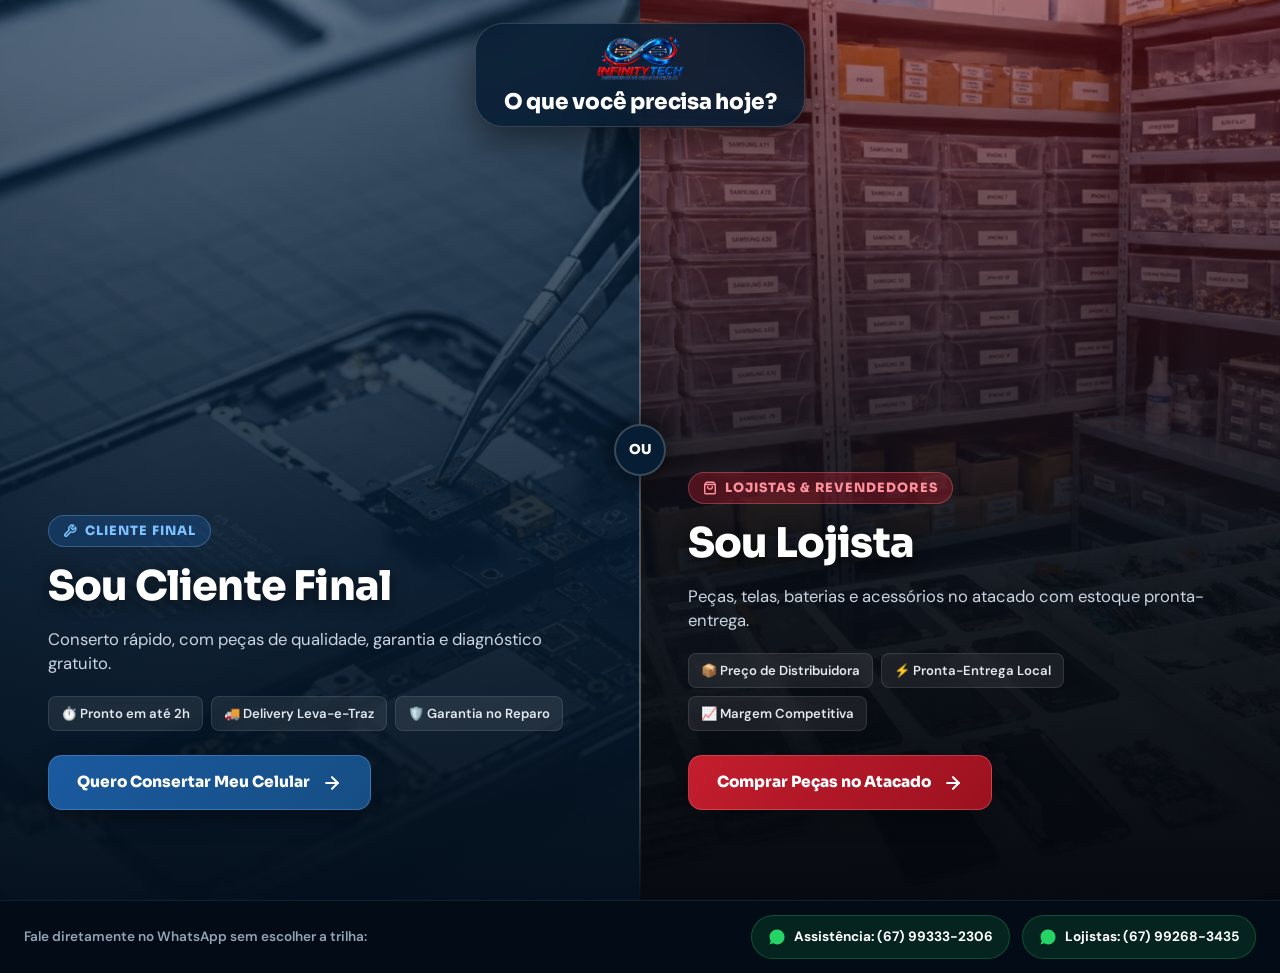
==== commit abed930e: "feat(portal): atualizar imagens de fundo dos cards consumidor final e lojista" ====
--- a/index.html
+++ b/index.html
@@ -39,7 +39,7 @@
     
     <!-- METADE ESQUERDA: SOU CLIENTE FINAL -->
     <a href="assistencia-tecnica.html" class="split-panel split-b2c" id="panel-b2c" aria-label="Sou Cliente Final — Ver Assistência Técnica">
-      <div class="split-bg" style="background-image: url('img/1584E782-EF9F-4393-B773-A3A333E2E89A.PNG');"></div>
+      <div class="split-bg" style="background-image: url('img/bg-consumidor-final.jpg');"></div>
       <div class="split-overlay"></div>
       
       <div class="split-content">
@@ -73,7 +73,7 @@
 
     <!-- METADE DIREITA: SOU LOJISTA -->
     <a href="lojistas.html" class="split-panel split-b2b" id="panel-b2b" aria-label="Sou Lojista — Ver Catálogo de Atacado">
-      <div class="split-bg" style="background-image: url('img/74039C55-0831-45AA-883F-2694C43E98B1.PNG');"></div>
+      <div class="split-bg" style="background-image: url('img/bg-lojista-atacado.jpg');"></div>
       <div class="split-overlay"></div>
       
       <div class="split-content">
--- a/css/main.css
+++ b/css/main.css
@@ -873,6 +873,16 @@
 }
 
 @media (max-width: 768px) {
+  .container {
+    padding: 0 16px;
+  }
+  .btn {
+    white-space: normal;
+  }
+  .btn-lg {
+    padding: 14px 20px;
+    font-size: 0.98rem;
+  }
   .section {
     padding: 60px 0;
   }
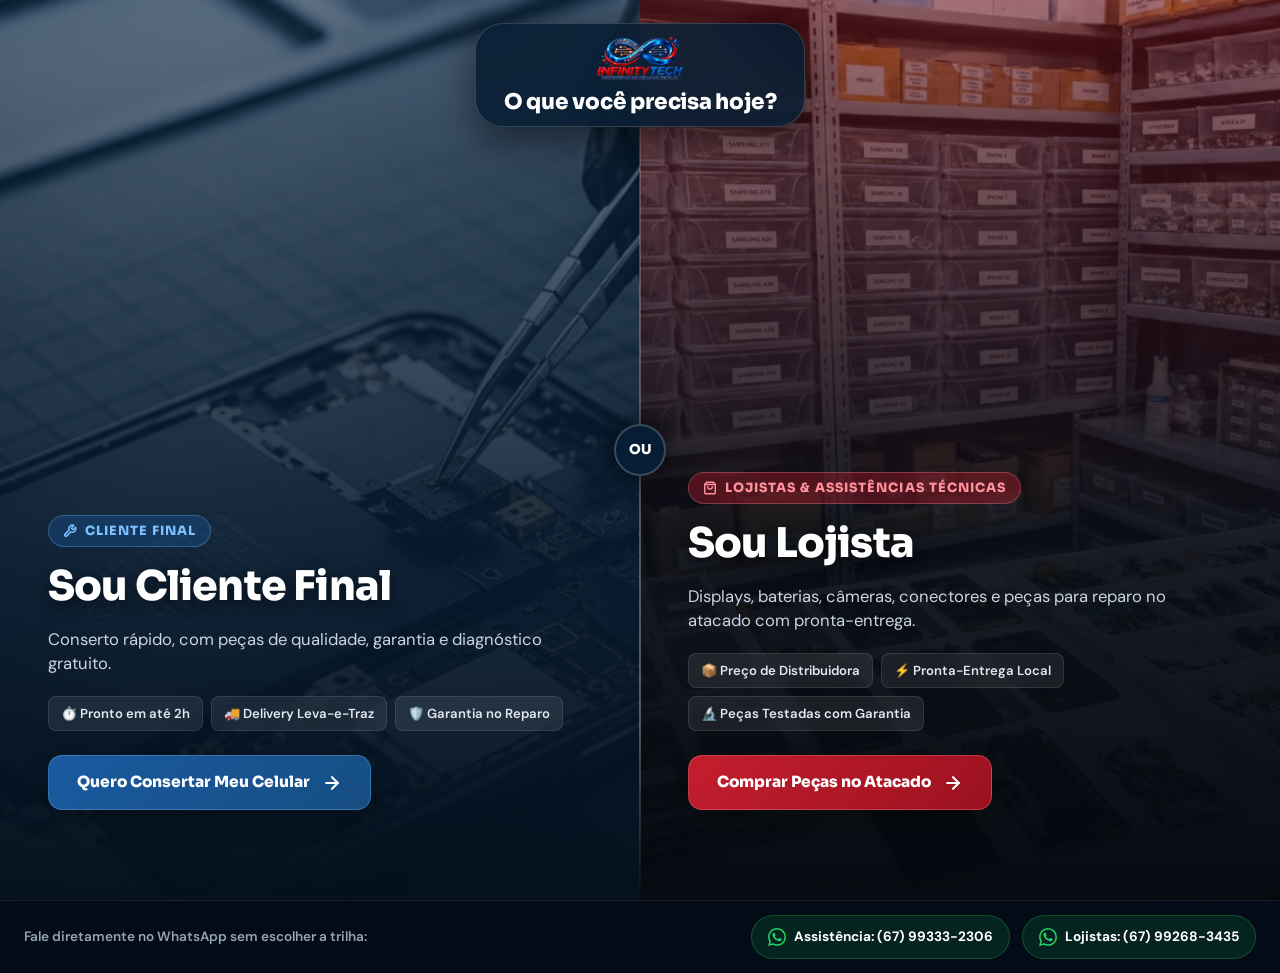
==== commit b75eb99e: "feat: reformulacao da trilha de lojistas para pecas no atacado, logos oficiais, dual theme e refinam" ====
--- a/index.html
+++ b/index.html
@@ -9,7 +9,7 @@
   <!-- Open Graph / SEO -->
   <meta property="og:type" content="website" />
   <meta property="og:title" content="InfinityTech | Assistência Técnica & Distribuidora de Peças de Celular" />
-  <meta property="og:description" content="Conserto especializado de celular em até 2h ou distribuição de peças e acessórios no atacado em Campo Grande - MS." />
+  <meta property="og:description" content="Conserto especializado de celular em até 2h ou distribuição de peças para reparo no atacado em Campo Grande - MS." />
   <meta property="og:image" content="img/logo.png" />
   
   <!-- Favicon -->
@@ -79,19 +79,19 @@
       <div class="split-content">
         <span class="split-badge">
           <svg width="14" height="14" viewBox="0 0 24 24" fill="none" stroke="currentColor" stroke-width="2.5" stroke-linecap="round" stroke-linejoin="round"><path d="M6 2L3 6v14a2 2 0 0 0 2 2h14a2 2 0 0 0 2-2V6l-3-4z"></path><line x1="3" y1="6" x2="21" y2="6"></line><path d="M16 10a4 4 0 0 1-8 0"></path></svg>
-          Lojistas & Revendedores
+          Lojistas &amp; Assistências Técnicas
         </span>
         
         <h2 class="split-title">Sou Lojista</h2>
         
         <p class="split-desc">
-          Peças, telas, baterias e acessórios no atacado com estoque pronta-entrega.
+          Displays, baterias, câmeras, conectores e peças para reparo no atacado com pronta-entrega.
         </p>
         
         <div class="split-highlights">
           <span class="split-pill">📦 Preço de Distribuidora</span>
           <span class="split-pill">⚡ Pronta-Entrega Local</span>
-          <span class="split-pill">📈 Margem Competitiva</span>
+          <span class="split-pill">🔬 Peças Testadas com Garantia</span>
         </div>
         
         <div class="split-cta-btn">
@@ -110,11 +110,11 @@
     </div>
     <div class="portal-bottom-actions">
       <a href="https://wa.me/5567993332306?text=Ol%C3%A1%2C+preciso+de+assist%C3%AAncia+t%C3%A9cnica+para+o+meu+celular." target="_blank" rel="noopener noreferrer" class="portal-wa-link" title="WhatsApp Assistência Técnica">
-        <svg viewBox="0 0 24 24" fill="currentColor"><path d="M17.472 14.382c-.301-.15-1.78-.878-2.056-.978-.276-.1-.476-.15-.676.15-.2.3-.776.978-.952 1.178-.176.2-.352.226-.653.075-1.39-.696-2.584-1.89-3.28-3.28-.15-.301-.026-.477.075-.653.1-.176.3-.352.45-.552.15-.2.2-.351.3-.576.1-.226.05-.426-.025-.576-.075-.15-.676-1.63-.927-2.23-.244-.585-.494-.506-.676-.515-.175-.01-.376-.01-.576-.01-.2 0-.526.075-.802.376-.276.3-1.053 1.028-1.053 2.508s1.078 2.908 1.228 3.109c.15.2 2.12 3.238 5.137 4.542.717.31 1.277.497 1.713.636.72.228 1.375.196 1.894.118.578-.088 1.78-.727 2.03-1.43.25-.702.25-1.303.175-1.43-.075-.127-.275-.202-.576-.352zM12.04 2C6.52 2 2.04 6.48 2.04 12c0 1.98.58 3.82 1.58 5.38L2 22l4.78-1.56A9.957 9.957 0 0 0 12.04 22c5.52 0 10-4.48 10-10s-4.48-10-10-10z"/></svg>
+        <svg viewBox="0 0 24 24" fill="currentColor"><path d="M17.472 14.382c-.297-.149-1.758-.867-2.03-.967-.273-.099-.471-.148-.67.15-.197.297-.767.966-.94 1.164-.173.199-.347.223-.644.075-.297-.15-1.255-.463-2.39-1.475-.883-.788-1.48-1.761-1.653-2.059-.173-.297-.018-.458.13-.606.134-.133.298-.347.446-.52.149-.174.198-.298.298-.497.099-.198.05-.371-.025-.52-.075-.149-.669-1.612-.916-2.207-.242-.579-.487-.5-.669-.51-.173-.008-.371-.01-.57-.01-.198 0-.52.074-.792.372-.272.297-1.04 1.016-1.04 2.479 0 1.462 1.065 2.875 1.213 3.074.149.198 2.096 3.2 5.077 4.487.709.306 1.262.489 1.694.625.712.227 1.36.195 1.871.118.571-.085 1.758-.719 2.006-1.413.248-.694.248-1.289.173-1.413-.074-.124-.272-.198-.57-.347m-5.421 7.403h-.004a9.87 9.87 0 01-5.031-1.378l-.361-.214-3.741.982.998-3.648-.235-.374a9.86 9.86 0 01-1.51-5.26c.001-5.45 4.436-9.884 9.888-9.884 2.64 0 5.122 1.03 6.988 2.898a9.825 9.825 0 012.893 6.994c-.003 5.45-4.437 9.884-9.885 9.884m8.413-18.297A11.815 11.815 0 0012.05 0C5.495 0 .16 5.335.157 11.892c0 2.096.547 4.142 1.588 5.945L.057 24l6.305-1.654a11.882 11.882 0 005.683 1.448h.005c6.554 0 11.89-5.335 11.893-11.893a11.821 11.821 0 00-3.48-8.413Z"/></svg>
         Assistência: (67) 99333-2306
       </a>
       <a href="https://wa.me/5567992683435?text=Ol%C3%A1%2C+sou+lojista+e+gostaria+de+conhecer+o+cat%C3%A1logo+de+pe%C3%A7as+e+acess%C3%B3rios." target="_blank" rel="noopener noreferrer" class="portal-wa-link" title="WhatsApp Atacado e Lojistas">
-        <svg viewBox="0 0 24 24" fill="currentColor"><path d="M17.472 14.382c-.301-.15-1.78-.878-2.056-.978-.276-.1-.476-.15-.676.15-.2.3-.776.978-.952 1.178-.176.2-.352.226-.653.075-1.39-.696-2.584-1.89-3.28-3.28-.15-.301-.026-.477.075-.653.1-.176.3-.352.45-.552.15-.2.2-.351.3-.576.1-.226.05-.426-.025-.576-.075-.15-.676-1.63-.927-2.23-.244-.585-.494-.506-.676-.515-.175-.01-.376-.01-.576-.01-.2 0-.526.075-.802.376-.276.3-1.053 1.028-1.053 2.508s1.078 2.908 1.228 3.109c.15.2 2.12 3.238 5.137 4.542.717.31 1.277.497 1.713.636.72.228 1.375.196 1.894.118.578-.088 1.78-.727 2.03-1.43.25-.702.25-1.303.175-1.43-.075-.127-.275-.202-.576-.352zM12.04 2C6.52 2 2.04 6.48 2.04 12c0 1.98.58 3.82 1.58 5.38L2 22l4.78-1.56A9.957 9.957 0 0 0 12.04 22c5.52 0 10-4.48 10-10s-4.48-10-10-10z"/></svg>
+        <svg viewBox="0 0 24 24" fill="currentColor"><path d="M17.472 14.382c-.297-.149-1.758-.867-2.03-.967-.273-.099-.471-.148-.67.15-.197.297-.767.966-.94 1.164-.173.199-.347.223-.644.075-.297-.15-1.255-.463-2.39-1.475-.883-.788-1.48-1.761-1.653-2.059-.173-.297-.018-.458.13-.606.134-.133.298-.347.446-.52.149-.174.198-.298.298-.497.099-.198.05-.371-.025-.52-.075-.149-.669-1.612-.916-2.207-.242-.579-.487-.5-.669-.51-.173-.008-.371-.01-.57-.01-.198 0-.52.074-.792.372-.272.297-1.04 1.016-1.04 2.479 0 1.462 1.065 2.875 1.213 3.074.149.198 2.096 3.2 5.077 4.487.709.306 1.262.489 1.694.625.712.227 1.36.195 1.871.118.571-.085 1.758-.719 2.006-1.413.248-.694.248-1.289.173-1.413-.074-.124-.272-.198-.57-.347m-5.421 7.403h-.004a9.87 9.87 0 01-5.031-1.378l-.361-.214-3.741.982.998-3.648-.235-.374a9.86 9.86 0 01-1.51-5.26c.001-5.45 4.436-9.884 9.888-9.884 2.64 0 5.122 1.03 6.988 2.898a9.825 9.825 0 012.893 6.994c-.003 5.45-4.437 9.884-9.885 9.884m8.413-18.297A11.815 11.815 0 0012.05 0C5.495 0 .16 5.335.157 11.892c0 2.096.547 4.142 1.588 5.945L.057 24l6.305-1.654a11.882 11.882 0 005.683 1.448h.005c6.554 0 11.89-5.335 11.893-11.893a11.821 11.821 0 00-3.48-8.413Z"/></svg>
         Lojistas: (67) 99268-3435
       </a>
     </div>
--- a/css/main.css
+++ b/css/main.css
@@ -20,6 +20,7 @@
   --bg-main: #F5F6F8;
   --bg-card: #FFFFFF;
   --bg-card-hover: #FFFFFF;
+  --bg-soft: #EDF2F7;
   --text-main: #111A24;
   --text-muted: #5A697A;
   --text-light: #8E9BAE;
@@ -53,6 +54,48 @@
   --transition-smooth: 0.5s cubic-bezier(0.16, 1, 0.3, 1);
 }
 
+/* Tema Claro Explícito */
+[data-theme="light"] {
+  --bg-main: #F5F6F8;
+  --bg-card: #FFFFFF;
+  --bg-card-hover: #FFFFFF;
+  --bg-soft: #EDF2F7;
+  --text-main: #111A24;
+  --text-muted: #5A697A;
+  --text-light: #8E9BAE;
+  --border-color: rgba(14, 58, 99, 0.1);
+  --border-focus: rgba(27, 90, 160, 0.4);
+
+  --shadow-sm: 0 2px 8px rgba(14, 58, 99, 0.06);
+  --shadow-md: 0 8px 24px rgba(14, 58, 99, 0.08);
+  --shadow-lg: 0 16px 40px rgba(14, 58, 99, 0.12);
+  --shadow-glow: 0 0 30px rgba(14, 58, 99, 0.2);
+}
+
+/* Tema Escuro (Dark Tech) */
+[data-theme="dark"] {
+  --primary: #4A90E2;
+  --primary-dark: #07131F;
+  --primary-light: #6BA4EC;
+  --secondary: #2575DC;
+  --secondary-light: #3D8BFD;
+
+  --bg-main: #07131F;
+  --bg-card: #0D1E30;
+  --bg-card-hover: #13273D;
+  --bg-soft: #0B1E32;
+  --text-main: #F1F5F9;
+  --text-muted: #94A3B8;
+  --text-light: #64748B;
+  --border-color: rgba(255, 255, 255, 0.1);
+  --border-focus: rgba(37, 115, 204, 0.5);
+
+  --shadow-sm: 0 2px 8px rgba(0, 0, 0, 0.4);
+  --shadow-md: 0 8px 24px rgba(0, 0, 0, 0.5);
+  --shadow-lg: 0 16px 40px rgba(0, 0, 0, 0.6);
+  --shadow-glow: 0 0 30px rgba(37, 115, 204, 0.35);
+}
+
 /* Reset Universal */
 *, *::before, *::after {
   box-sizing: border-box;
@@ -87,6 +130,7 @@
 
 html {
   scroll-behavior: smooth;
+  scroll-padding-top: 90px;
   font-size: 16px;
   -webkit-font-smoothing: antialiased;
   -moz-osx-font-smoothing: grayscale;
@@ -133,14 +177,6 @@
   max-width: 1240px;
   margin: 0 auto;
   padding: 0 24px;
-}
-
-.container-narrow {
-  max-width: 960px;
-}
-
-.container-fluid {
-  max-width: 1440px;
 }
 
 /* Seções */
@@ -209,19 +245,6 @@
   white-space: nowrap;
 }
 
-.btn-primary {
-  background: linear-gradient(135deg, var(--primary) 0%, var(--secondary) 100%);
-  color: #FFFFFF;
-  box-shadow: 0 6px 20px rgba(14, 58, 99, 0.25);
-}
-
-.btn-primary:hover {
-  transform: translateY(-2px);
-  box-shadow: 0 10px 25px rgba(14, 58, 99, 0.35);
-  background: linear-gradient(135deg, var(--primary-light) 0%, var(--secondary-light) 100%);
-  color: #FFFFFF;
-}
-
 .btn-accent {
   background: linear-gradient(135deg, var(--accent) 0%, #A51422 100%);
   color: #FFFFFF;
@@ -291,11 +314,6 @@
 .badge-blue {
   background: rgba(14, 58, 99, 0.1);
   color: var(--primary);
-}
-
-.badge-green {
-  background: rgba(37, 211, 102, 0.15);
-  color: #128C7E;
 }
 
 /* ==========================================================================
@@ -326,6 +344,8 @@
   justify-content: space-between;
   height: 76px;
   gap: 20px;
+  max-width: 1440px;
+  padding: 0 32px;
 }
 
 .logo-link {
@@ -341,35 +361,10 @@
   object-fit: contain;
 }
 
-.logo-text-group {
-  display: flex;
-  flex-direction: column;
-}
-
-.logo-title {
-  font-family: var(--font-heading);
-  font-weight: 800;
-  font-size: 1.25rem;
-  color: var(--primary);
-  line-height: 1;
-}
-
-.logo-title span {
-  color: var(--accent);
-}
-
-.logo-sub {
-  font-size: 0.65rem;
-  font-weight: 700;
-  color: var(--text-muted);
-  letter-spacing: 0.05em;
-  text-transform: uppercase;
-}
-
 .nav-menu {
   display: flex;
   align-items: center;
-  gap: 28px;
+  gap: clamp(14px, 1.6vw, 24px);
   list-style: none;
 }
 
@@ -380,6 +375,7 @@
   color: var(--text-main);
   position: relative;
   padding: 6px 0;
+  white-space: nowrap;
 }
 
 .nav-link::after {
@@ -407,7 +403,8 @@
 .header-actions {
   display: flex;
   align-items: center;
-  gap: 16px;
+  gap: clamp(10px, 1.2vw, 16px);
+  flex-shrink: 0;
 }
 
 /* Seletor de Trilha no Header */
@@ -425,8 +422,8 @@
   display: inline-flex;
   align-items: center;
   gap: 6px;
-  padding: 6px 14px;
-  font-size: 0.8rem;
+  padding: 6px 12px;
+  font-size: 0.78rem;
   font-weight: 700;
   font-family: var(--font-heading);
   border-radius: var(--radius-full);
@@ -440,16 +437,11 @@
   color: var(--primary);
 }
 
-.track-btn.active {
-  background: var(--primary);
-  color: #FFFFFF;
-  box-shadow: 0 2px 8px rgba(14, 58, 99, 0.25);
-}
-
+.track-btn.active,
 .track-btn.active-lojista {
-  background: linear-gradient(135deg, var(--accent) 0%, #A51422 100%);
-  color: #FFFFFF;
-  box-shadow: 0 2px 8px var(--accent-glow);
+  background: linear-gradient(135deg, var(--primary) 0%, var(--secondary) 100%);
+  color: #FFFFFF !important;
+  box-shadow: 0 2px 8px rgba(14, 58, 99, 0.28);
 }
 
 .mobile-toggle {
@@ -464,6 +456,115 @@
 .mobile-toggle svg {
   width: 28px;
   height: 28px;
+}
+
+/* ==========================================================================
+   THEME TOGGLE BUTTON & ADAPTATIONS GERAIS
+   ========================================================================== */
+.theme-toggle {
+  display: inline-flex;
+  align-items: center;
+  justify-content: center;
+  width: 38px;
+  height: 38px;
+  border-radius: var(--radius-full);
+  background: var(--bg-card);
+  border: 1px solid var(--border-color);
+  color: var(--text-main);
+  cursor: pointer;
+  transition: all var(--transition-fast);
+  box-shadow: var(--shadow-sm);
+  position: relative;
+  overflow: hidden;
+  flex-shrink: 0;
+}
+
+.theme-toggle:hover {
+  transform: translateY(-2px);
+  border-color: var(--secondary);
+  color: var(--accent);
+  box-shadow: var(--shadow-md);
+}
+
+.theme-toggle svg {
+  width: 20px;
+  height: 20px;
+  transition: transform 0.4s cubic-bezier(0.16, 1, 0.3, 1), opacity 0.3s ease;
+}
+
+.theme-toggle .icon-sun {
+  display: none;
+}
+
+.theme-toggle .icon-moon {
+  display: block;
+}
+
+[data-theme="dark"] .theme-toggle .icon-sun {
+  display: block;
+  color: #FBBF24;
+}
+
+[data-theme="dark"] .theme-toggle .icon-moon {
+  display: none;
+}
+
+/* Header & Nav Adaptations for Dark Theme */
+[data-theme="dark"] .header {
+  background: rgba(7, 19, 31, 0.88);
+  border-bottom: 1px solid rgba(255, 255, 255, 0.08);
+}
+
+[data-theme="dark"] .header.scrolled {
+  background: rgba(7, 19, 31, 0.98);
+  box-shadow: 0 4px 25px rgba(0, 0, 0, 0.6);
+}
+
+[data-theme="dark"] .nav-link {
+  color: #CBD5E1;
+}
+
+[data-theme="dark"] .nav-link:hover {
+  color: #FFFFFF;
+}
+
+[data-theme="dark"] .track-selector {
+  background: rgba(255, 255, 255, 0.06);
+  border-color: rgba(255, 255, 255, 0.12);
+}
+
+[data-theme="dark"] .track-btn {
+  color: #94A3B8;
+}
+
+[data-theme="dark"] .track-btn:hover {
+  color: #FFFFFF;
+}
+
+[data-theme="dark"] .track-btn.active,
+[data-theme="dark"] .track-btn.active-lojista {
+  background: linear-gradient(135deg, var(--accent) 0%, #A51422 100%);
+  color: #FFFFFF !important;
+  box-shadow: 0 2px 8px var(--accent-glow);
+}
+
+[data-theme="dark"] .mobile-nav {
+  background: rgba(7, 19, 31, 0.98);
+  border-color: rgba(255, 255, 255, 0.1);
+}
+
+[data-theme="dark"] .mobile-toggle {
+  color: #FFFFFF;
+}
+
+[data-theme="dark"] .btn-outline {
+  border-color: rgba(255, 255, 255, 0.25);
+  color: #FFFFFF;
+}
+
+[data-theme="dark"] .btn-outline:hover {
+  background: #FFFFFF;
+  color: #07131F;
 }
 
 /* ==========================================================================
@@ -620,18 +721,20 @@
    FOOTER COMPARTILHADO
    ========================================================================== */
 .footer {
-  background: linear-gradient(180deg, #071D33 0%, #04101D 100%);
-  color: #D3DDE8;
-  padding: 80px 0 30px 0;
+  background: radial-gradient(circle at 15% 10%, rgba(27, 90, 160, 0.2) 0%, transparent 45%),
+              radial-gradient(circle at 85% 90%, rgba(196, 30, 46, 0.12) 0%, transparent 40%),
+              linear-gradient(180deg, #07192C 0%, #030C16 100%);
+  color: #E2E8F0;
+  padding: 85px 0 35px 0;
   position: relative;
-  border-top: 1px solid rgba(255, 255, 255, 0.12);
+  border-top: 1px solid rgba(255, 255, 255, 0.1);
 }
 
 .footer-grid {
   display: grid;
-  grid-template-columns: 1.5fr 1fr 1fr 1.2fr;
-  gap: 48px;
-  margin-bottom: 60px;
+  grid-template-columns: 1.4fr 0.95fr 0.95fr 1.3fr;
+  gap: 44px;
+  margin-bottom: 56px;
 }
 
 .footer-brand {
@@ -644,7 +747,12 @@
   height: 52px;
   width: auto;
   object-fit: contain;
-  filter: brightness(1.05);
+  filter: brightness(1.08);
+  transition: transform var(--transition-fast);
+}
+
+.footer-logo:hover {
+  transform: scale(1.02);
 }
 
 .footer-slogan {
@@ -652,32 +760,76 @@
   font-size: 0.95rem;
   font-weight: 700;
   color: #FFFFFF;
+  letter-spacing: -0.01em;
 }
 
 .footer-desc {
-  color: #9AB0C7;
-  font-size: 0.92rem;
+  color: #94A3B8;
+  font-size: 0.9rem;
   line-height: 1.6;
 }
 
+.footer-address-info {
+  display: inline-flex;
+  align-items: flex-start;
+  gap: 10px;
+  padding: 10px 14px;
+  background: rgba(255, 255, 255, 0.04);
+  border: 1px solid rgba(255, 255, 255, 0.08);
+  border-radius: var(--radius-md);
+  font-size: 0.85rem;
+  color: #CBD5E1;
+  text-decoration: none;
+  line-height: 1.45;
+  transition: all var(--transition-fast);
+}
+
+.footer-address-info:hover {
+  background: rgba(255, 255, 255, 0.08);
+  border-color: rgba(96, 165, 250, 0.35);
+  color: #FFFFFF;
+  transform: translateY(-2px);
+}
+
+.footer-address-info svg {
+  color: #60A5FA;
+  flex-shrink: 0;
+  margin-top: 3px;
+}
+
+.footer-hours-info {
+  display: flex;
+  align-items: center;
+  gap: 8px;
+  font-size: 0.82rem;
+  color: #94A3B8;
+  font-weight: 500;
+}
+
+.footer-hours-info svg {
+  color: #38BDF8;
+  flex-shrink: 0;
+}
+
 .footer-socials {
   display: flex;
   align-items: center;
-  gap: 10px;
+  gap: 12px;
   margin-top: 4px;
 }
 
 .footer-social-link {
-  width: 38px;
-  height: 38px;
+  width: 40px;
+  height: 40px;
   border-radius: var(--radius-full);
-  background: rgba(255, 255, 255, 0.06);
-  border: 1px solid rgba(255, 255, 255, 0.12);
-  color: #CBD5E1;
+  background: rgba(255, 255, 255, 0.05);
+  border: 1px solid rgba(255, 255, 255, 0.1);
+  color: #94A3B8;
   display: flex;
   align-items: center;
   justify-content: center;
-  transition: var(--transition-fast);
+  transition: all var(--transition-fast);
+  text-decoration: none;
 }
 
 .footer-social-link:hover {
@@ -685,27 +837,29 @@
   color: #FFFFFF;
   border-color: var(--accent);
   transform: translateY(-3px);
-  box-shadow: 0 4px 12px var(--accent-glow);
+  box-shadow: 0 4px 14px var(--accent-glow);
 }
 
 .footer-heading {
   font-family: var(--font-heading);
-  font-size: 1.1rem;
+  font-size: 1.05rem;
   font-weight: 700;
   color: #FFFFFF;
-  margin-bottom: 20px;
+  margin-bottom: 22px;
   position: relative;
-  display: inline-block;
+  padding-bottom: 10px;
+  letter-spacing: -0.01em;
 }
 
 .footer-heading::after {
   content: '';
   position: absolute;
-  bottom: -6px;
+  bottom: 0;
   left: 0;
-  width: 24px;
-  height: 2px;
+  width: 28px;
+  height: 2.5px;
   background: var(--accent);
+  border-radius: var(--radius-full);
 }
 
 .footer-links {
@@ -716,12 +870,21 @@
 }
 
 .footer-links a {
-  color: #9AB0C7;
+  color: #94A3B8;
   font-size: 0.92rem;
   display: inline-flex;
   align-items: center;
   gap: 8px;
-  transition: var(--transition-fast);
+  transition: all var(--transition-fast);
+  text-decoration: none;
+}
+
+.footer-links a::before {
+  content: '›';
+  font-size: 1.1rem;
+  line-height: 1;
+  color: rgba(255, 255, 255, 0.3);
+  transition: all var(--transition-fast);
 }
 
 .footer-links a:hover {
@@ -729,72 +892,109 @@
   transform: translateX(4px);
 }
 
+.footer-links a:hover::before {
+  color: var(--accent);
+  transform: translateX(2px);
+}
+
 .footer-contacts {
   display: flex;
   flex-direction: column;
-  gap: 16px;
+  gap: 14px;
 }
 
 .footer-contact-card {
-  background: rgba(255, 255, 255, 0.05);
-  border: 1px solid rgba(255, 255, 255, 0.08);
+  background: rgba(255, 255, 255, 0.04);
+  border: 1px solid rgba(255, 255, 255, 0.09);
   border-radius: var(--radius-md);
   padding: 14px 18px;
   display: flex;
   align-items: center;
   gap: 14px;
-  transition: var(--transition-fast);
+  transition: all var(--transition-normal);
   text-decoration: none;
+  position: relative;
+  overflow: hidden;
+}
+
+.footer-contact-card::before {
+  content: '';
+  position: absolute;
+  inset: 0;
+  background: linear-gradient(135deg, rgba(37, 211, 102, 0.12) 0%, transparent 100%);
+  opacity: 0;
+  transition: opacity var(--transition-normal);
 }
 
 .footer-contact-card:hover {
-  background: rgba(37, 211, 102, 0.12);
-  border-color: rgba(37, 211, 102, 0.3);
-  transform: translateY(-2px);
+  background: rgba(255, 255, 255, 0.07);
+  border-color: rgba(37, 211, 102, 0.4);
+  transform: translateY(-3px);
+  box-shadow: 0 10px 25px rgba(0, 0, 0, 0.4), 0 0 16px rgba(37, 211, 102, 0.2);
+}
+
+.footer-contact-card:hover::before {
+  opacity: 1;
 }
 
 .footer-contact-icon {
-  width: 36px;
-  height: 36px;
+  width: 42px;
+  height: 42px;
   border-radius: var(--radius-full);
-  background: var(--whatsapp-green);
+  background: linear-gradient(135deg, #25D366 0%, #128C7E 100%);
   color: #FFFFFF;
   display: flex;
   align-items: center;
   justify-content: center;
   flex-shrink: 0;
+  box-shadow: 0 4px 12px rgba(37, 211, 102, 0.35);
+  transition: transform var(--transition-fast);
+}
+
+.footer-contact-card:hover .footer-contact-icon {
+  transform: scale(1.08);
 }
 
 .footer-contact-info {
   display: flex;
   flex-direction: column;
-}
-
-.footer-contact-title {
-  font-size: 0.75rem;
+  gap: 2px;
+  position: relative;
+  z-index: 1;
+}
+
+.footer-contact-badge {
+  font-size: 0.72rem;
+  font-weight: 700;
   text-transform: uppercase;
-  letter-spacing: 0.05em;
-  color: #9AB0C7;
-  font-weight: 700;
+  letter-spacing: 0.06em;
+  color: #94A3B8;
 }
 
 .footer-contact-phone {
   font-family: var(--font-heading);
-  font-size: 1rem;
-  font-weight: 700;
-  color: #FFFFFF;
+  font-size: 1.05rem;
+  font-weight: 800;
+  color: #FFFFFF;
+  letter-spacing: -0.01em;
+}
+
+.footer-contact-hint {
+  font-size: 0.76rem;
+  color: #34D399;
+  font-weight: 600;
 }
 
 .footer-bottom {
   border-top: 1px solid rgba(255, 255, 255, 0.08);
-  padding-top: 28px;
+  padding-top: 26px;
   display: flex;
   align-items: center;
   justify-content: space-between;
   flex-wrap: wrap;
   gap: 16px;
-  font-size: 0.85rem;
-  color: #728AA3;
+  font-size: 0.86rem;
+  color: #94A3B8;
 }
 
 /* ==========================================================================
@@ -859,13 +1059,16 @@
 .reveal-delay-4 { transition-delay: 0.4s; }
 
 /* Responsividade Global */
-@media (max-width: 1024px) {
+@media (max-width: 1300px) {
   .nav-menu {
     display: none;
   }
   .mobile-toggle {
     display: block;
   }
+}
+
+@media (max-width: 1024px) {
   .footer-grid {
     grid-template-columns: 1fr 1fr;
     gap: 36px;
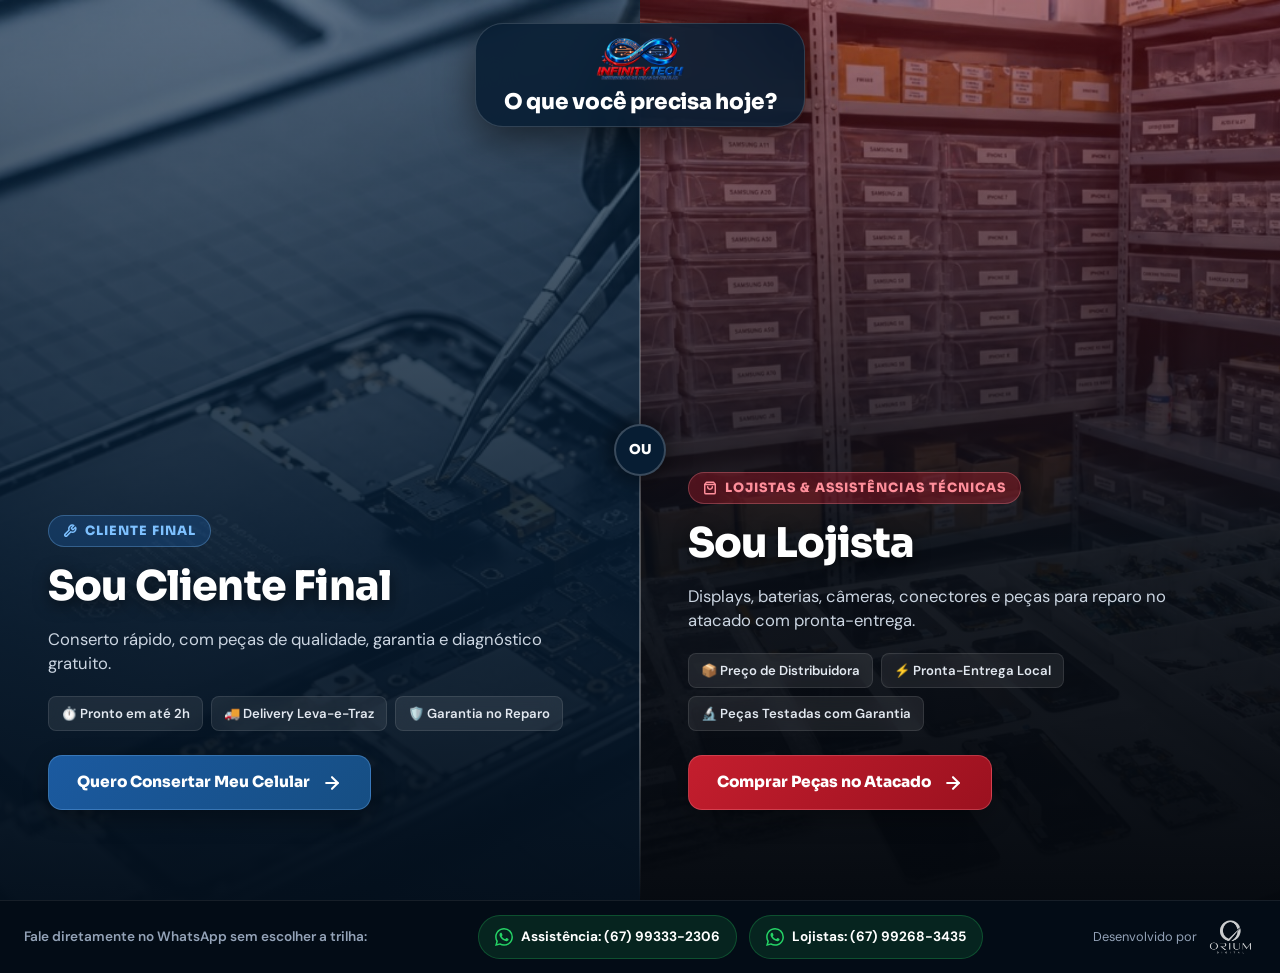
==== commit c1464738: "feat(footer): adicionar credito de desenvolvimento Orium Digital" ====
--- a/index.html
+++ b/index.html
@@ -118,6 +118,10 @@
         Lojistas: (67) 99268-3435
       </a>
     </div>
+    <a href="https://www.oriumdigital.com.br/" target="_blank" rel="noopener noreferrer" class="dev-credit" title="Desenvolvido por Orium Digital">
+      <span class="dev-credit-label">Desenvolvido por</span>
+      <img src="img/OriumLOGO.png" alt="Orium Digital" class="dev-credit-logo-img" />
+    </a>
   </footer>
 
   <script src="js/main.js"></script>
--- a/css/main.css
+++ b/css/main.css
@@ -998,6 +998,47 @@
 }
 
 /* ==========================================================================
+   CRÉDITO DE DESENVOLVIMENTO (RODAPÉ)
+   ========================================================================== */
+.dev-credit {
+  display: inline-flex;
+  align-items: center;
+  gap: 8px;
+  text-decoration: none;
+  color: #94A3B8;
+  font-size: 0.8rem;
+  line-height: 1;
+  transition: var(--transition-fast);
+}
+
+.dev-credit-label {
+  white-space: nowrap;
+}
+
+.dev-credit-logo-img {
+  height: 34px;
+  width: auto;
+  display: block;
+  filter: brightness(0) invert(1);
+  opacity: 0.8;
+  transition: var(--transition-fast);
+}
+
+.dev-credit:hover {
+  color: #E2E8F0;
+}
+
+.dev-credit:hover .dev-credit-logo-img {
+  opacity: 1;
+}
+
+.dev-credit:focus-visible {
+  outline: 2px solid var(--secondary-light);
+  outline-offset: 3px;
+  border-radius: 4px;
+}
+
+/* ==========================================================================
    FLOATING WHATSAPP BUTTON
    ========================================================================== */
 .floating-whatsapp {
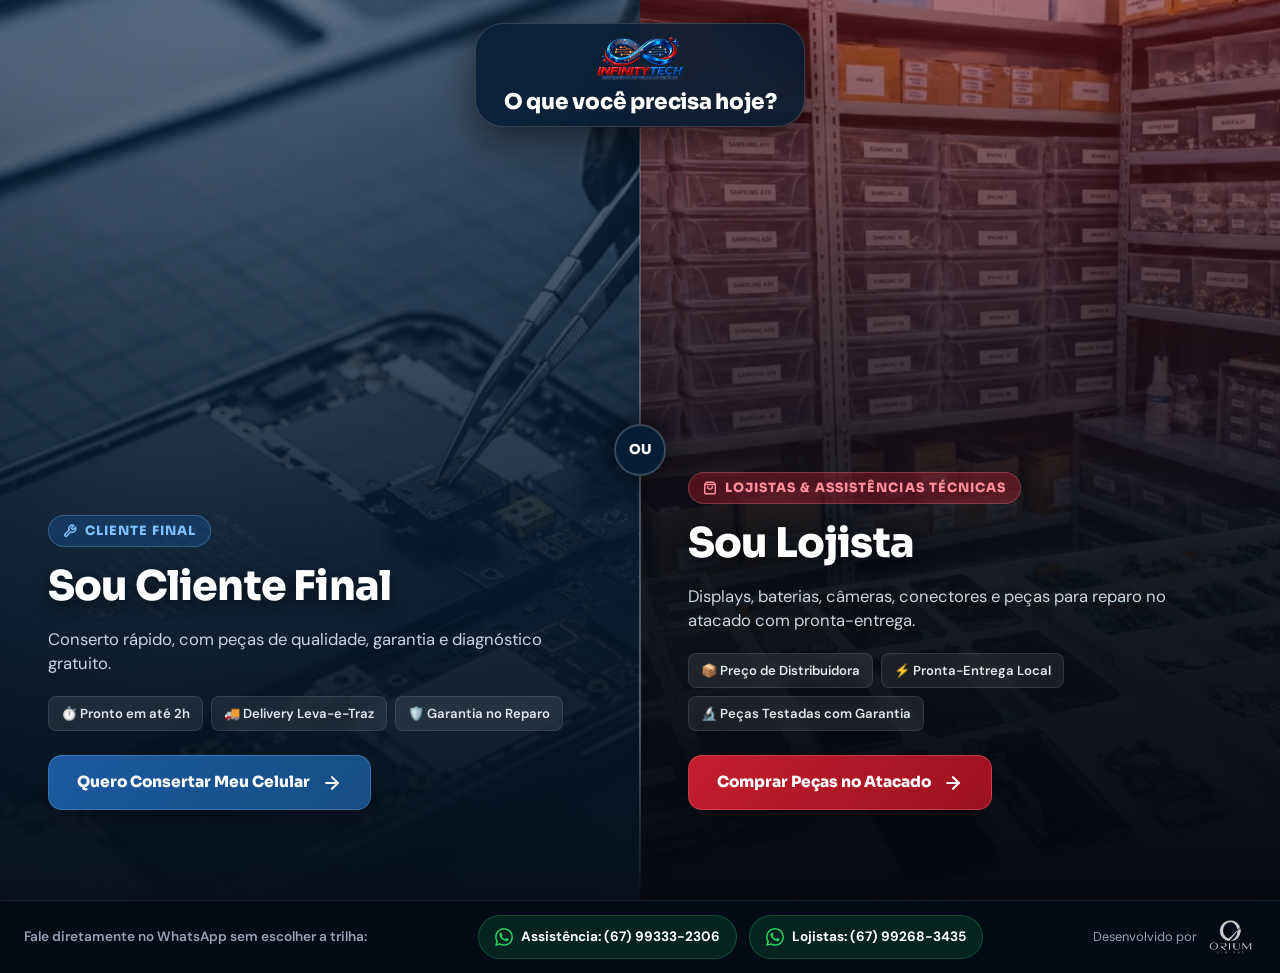
==== commit 1146af81: "feat(assistencia): novas imagens especializadas Apple e Android generico oficial e otimizacoes gerai" ====
--- a/index.html
+++ b/index.html
@@ -13,7 +13,7 @@
   <meta property="og:image" content="img/logo.png" />
   
   <!-- Favicon -->
-  <link rel="icon" type="image/png" href="img/logo.png" />
+  <link rel="icon" type="image/png" href="img/favicon.png" />
   
   <!-- Google Fonts -->
   <link rel="preconnect" href="https://fonts.googleapis.com" />
@@ -29,7 +29,7 @@
   <!-- Header Central do Portal -->
   <header class="portal-header">
     <div class="portal-brand">
-      <img src="img/logo.png" alt="InfinityTech Distribuidor de Peças de Celular & Assistência Técnica" />
+      <img src="img/logo.png" alt="InfinityTech Distribuidor de Peças de Celular & Assistência Técnica" width="720" height="360" />
       <h1 class="portal-main-title">O que você precisa hoje?</h1>
     </div>
   </header>
@@ -120,7 +120,7 @@
     </div>
     <a href="https://www.oriumdigital.com.br/" target="_blank" rel="noopener noreferrer" class="dev-credit" title="Desenvolvido por Orium Digital">
       <span class="dev-credit-label">Desenvolvido por</span>
-      <img src="img/OriumLOGO.png" alt="Orium Digital" class="dev-credit-logo-img" />
+      <img src="img/OriumLOGO.png" alt="Orium Digital" class="dev-credit-logo-img" width="330" height="220" loading="lazy" decoding="async" />
     </a>
   </footer>
 
--- a/css/main.css
+++ b/css/main.css
@@ -211,6 +211,24 @@
   background: rgba(196, 30, 46, 0.08);
   color: var(--accent);
   border-color: rgba(196, 30, 46, 0.16);
+}
+
+[data-theme="dark"] .section-tag.tag-accent {
+  background: rgba(196, 30, 46, 0.15);
+  color: #FF8F9B;
+  border-color: rgba(196, 30, 46, 0.3);
+}
+
+.section-tag.tag-info {
+  background: rgba(27, 90, 160, 0.08);
+  color: var(--secondary);
+  border-color: rgba(27, 90, 160, 0.16);
+}
+
+[data-theme="dark"] .section-tag.tag-info {
+  background: rgba(96, 165, 250, 0.15);
+  color: #93C5FD;
+  border-color: rgba(96, 165, 250, 0.3);
 }
 
 .section-title {
@@ -329,7 +347,7 @@
   backdrop-filter: blur(16px);
   -webkit-backdrop-filter: blur(16px);
   border-bottom: 1px solid rgba(14, 58, 99, 0.08);
-  transition: all 0.3s ease;
+  transition: background 0.3s ease, box-shadow 0.3s ease;
 }
 
 .header.scrolled {
@@ -421,8 +439,10 @@
 .track-btn {
   display: inline-flex;
   align-items: center;
+  justify-content: center;
   gap: 6px;
-  padding: 6px 12px;
+  min-height: 44px;
+  padding: 6px 16px;
   font-size: 0.78rem;
   font-weight: 700;
   font-family: var(--font-heading);
@@ -465,14 +485,14 @@
   display: inline-flex;
   align-items: center;
   justify-content: center;
-  width: 38px;
-  height: 38px;
+  width: 44px;
+  height: 44px;
   border-radius: var(--radius-full);
   background: var(--bg-card);
   border: 1px solid var(--border-color);
   color: var(--text-main);
   cursor: pointer;
-  transition: all var(--transition-fast);
+  transition: transform var(--transition-fast), border-color var(--transition-fast), color var(--transition-fast), box-shadow var(--transition-fast);
   box-shadow: var(--shadow-sm);
   position: relative;
   overflow: hidden;
@@ -585,7 +605,7 @@
   z-index: 999;
   flex-direction: column;
   gap: 16px;
-  transition: all 0.3s ease;
+  transition: transform 0.3s ease, opacity 0.3s ease;
   transform: translateY(-100%);
   opacity: 0;
   pointer-events: none;
@@ -781,7 +801,11 @@
   color: #CBD5E1;
   text-decoration: none;
   line-height: 1.45;
-  transition: all var(--transition-fast);
+  transition: background var(--transition-fast), border-color var(--transition-fast), color var(--transition-fast), transform var(--transition-fast);
+}
+
+.footer-address-info strong {
+  color: #FFFFFF;
 }
 
 .footer-address-info:hover {
@@ -828,7 +852,7 @@
   display: flex;
   align-items: center;
   justify-content: center;
-  transition: all var(--transition-fast);
+  transition: background var(--transition-fast), color var(--transition-fast), border-color var(--transition-fast), transform var(--transition-fast), box-shadow var(--transition-fast);
   text-decoration: none;
 }
 
@@ -875,7 +899,7 @@
   display: inline-flex;
   align-items: center;
   gap: 8px;
-  transition: all var(--transition-fast);
+  transition: color var(--transition-fast), transform var(--transition-fast);
   text-decoration: none;
 }
 
@@ -884,7 +908,7 @@
   font-size: 1.1rem;
   line-height: 1;
   color: rgba(255, 255, 255, 0.3);
-  transition: all var(--transition-fast);
+  transition: color var(--transition-fast), transform var(--transition-fast);
 }
 
 .footer-links a:hover {
@@ -911,7 +935,7 @@
   display: flex;
   align-items: center;
   gap: 14px;
-  transition: all var(--transition-normal);
+  transition: background var(--transition-normal), border-color var(--transition-normal), transform var(--transition-normal), box-shadow var(--transition-normal);
   text-decoration: none;
   position: relative;
   overflow: hidden;
@@ -1036,6 +1060,41 @@
   outline: 2px solid var(--secondary-light);
   outline-offset: 3px;
   border-radius: 4px;
+}
+
+/* ==========================================================================
+   FOCO DE TECLADO — ELEMENTOS INTERATIVOS COMPARTILHADOS
+   ========================================================================== */
+.btn:focus-visible,
+.track-btn:focus-visible,
+.theme-toggle:focus-visible,
+.nav-link:focus-visible,
+.mobile-toggle:focus-visible,
+.logo-link:focus-visible,
+.faq-question:focus-visible {
+  outline: 2px solid var(--secondary);
+  outline-offset: 3px;
+  border-radius: var(--radius-sm);
+}
+
+[data-theme="dark"] .btn:focus-visible,
+[data-theme="dark"] .track-btn:focus-visible,
+[data-theme="dark"] .theme-toggle:focus-visible,
+[data-theme="dark"] .nav-link:focus-visible,
+[data-theme="dark"] .mobile-toggle:focus-visible,
+[data-theme="dark"] .logo-link:focus-visible,
+[data-theme="dark"] .faq-question:focus-visible {
+  outline-color: var(--secondary-light);
+}
+
+/* Rodapé é sempre escuro (independente do tema da página) */
+.footer-social-link:focus-visible,
+.footer-links a:focus-visible,
+.footer-contact-card:focus-visible,
+.footer-address-info:focus-visible {
+  outline: 2px solid var(--secondary-light);
+  outline-offset: 3px;
+  border-radius: var(--radius-sm);
 }
 
 /* ==========================================================================
--- a/css/portal.css
+++ b/css/portal.css
@@ -83,7 +83,7 @@
   padding: clamp(100px, 14vh, 140px) clamp(20px, 4vw, 48px) clamp(80px, 10vh, 100px) clamp(20px, 4vw, 48px);
   text-decoration: none;
   overflow: hidden;
-  transition: all 0.6s cubic-bezier(0.16, 1, 0.3, 1);
+  transition: flex 0.6s cubic-bezier(0.16, 1, 0.3, 1), opacity 0.6s cubic-bezier(0.16, 1, 0.3, 1);
   cursor: pointer;
   outline: none;
 }
